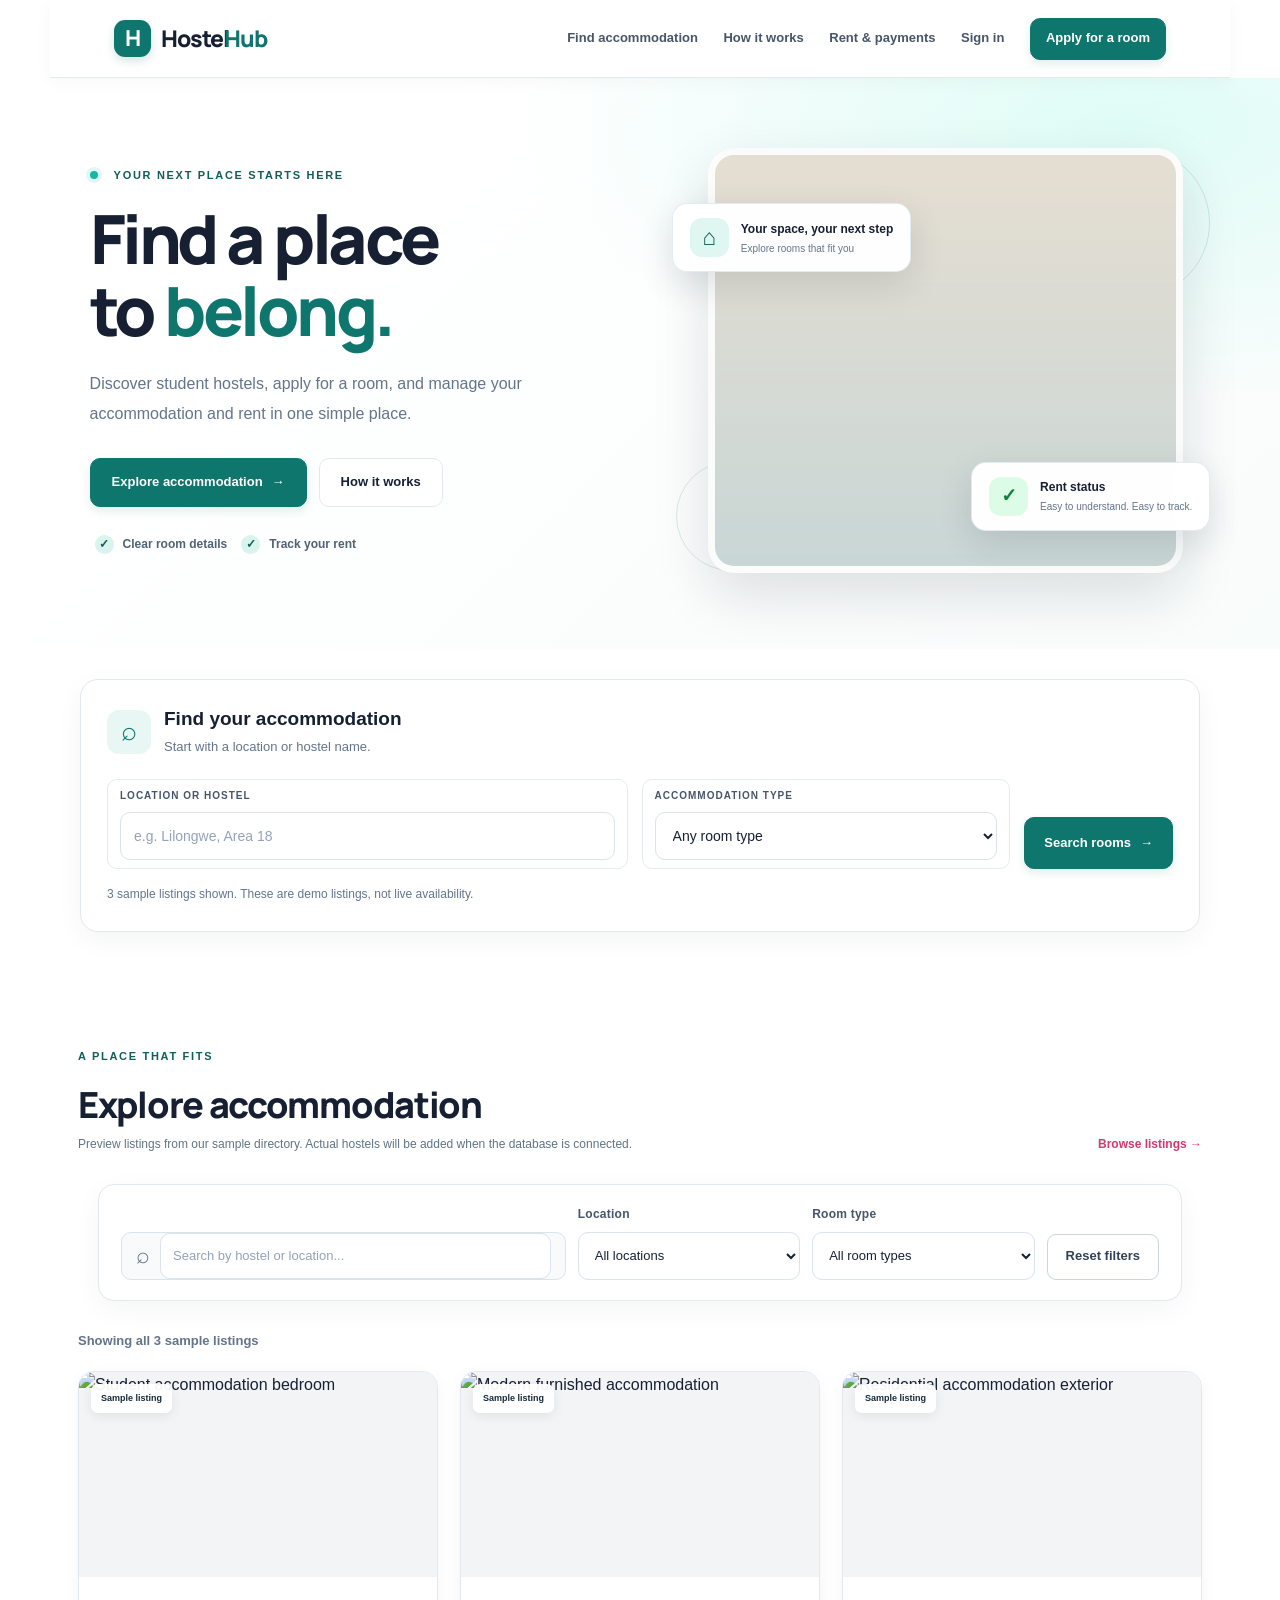
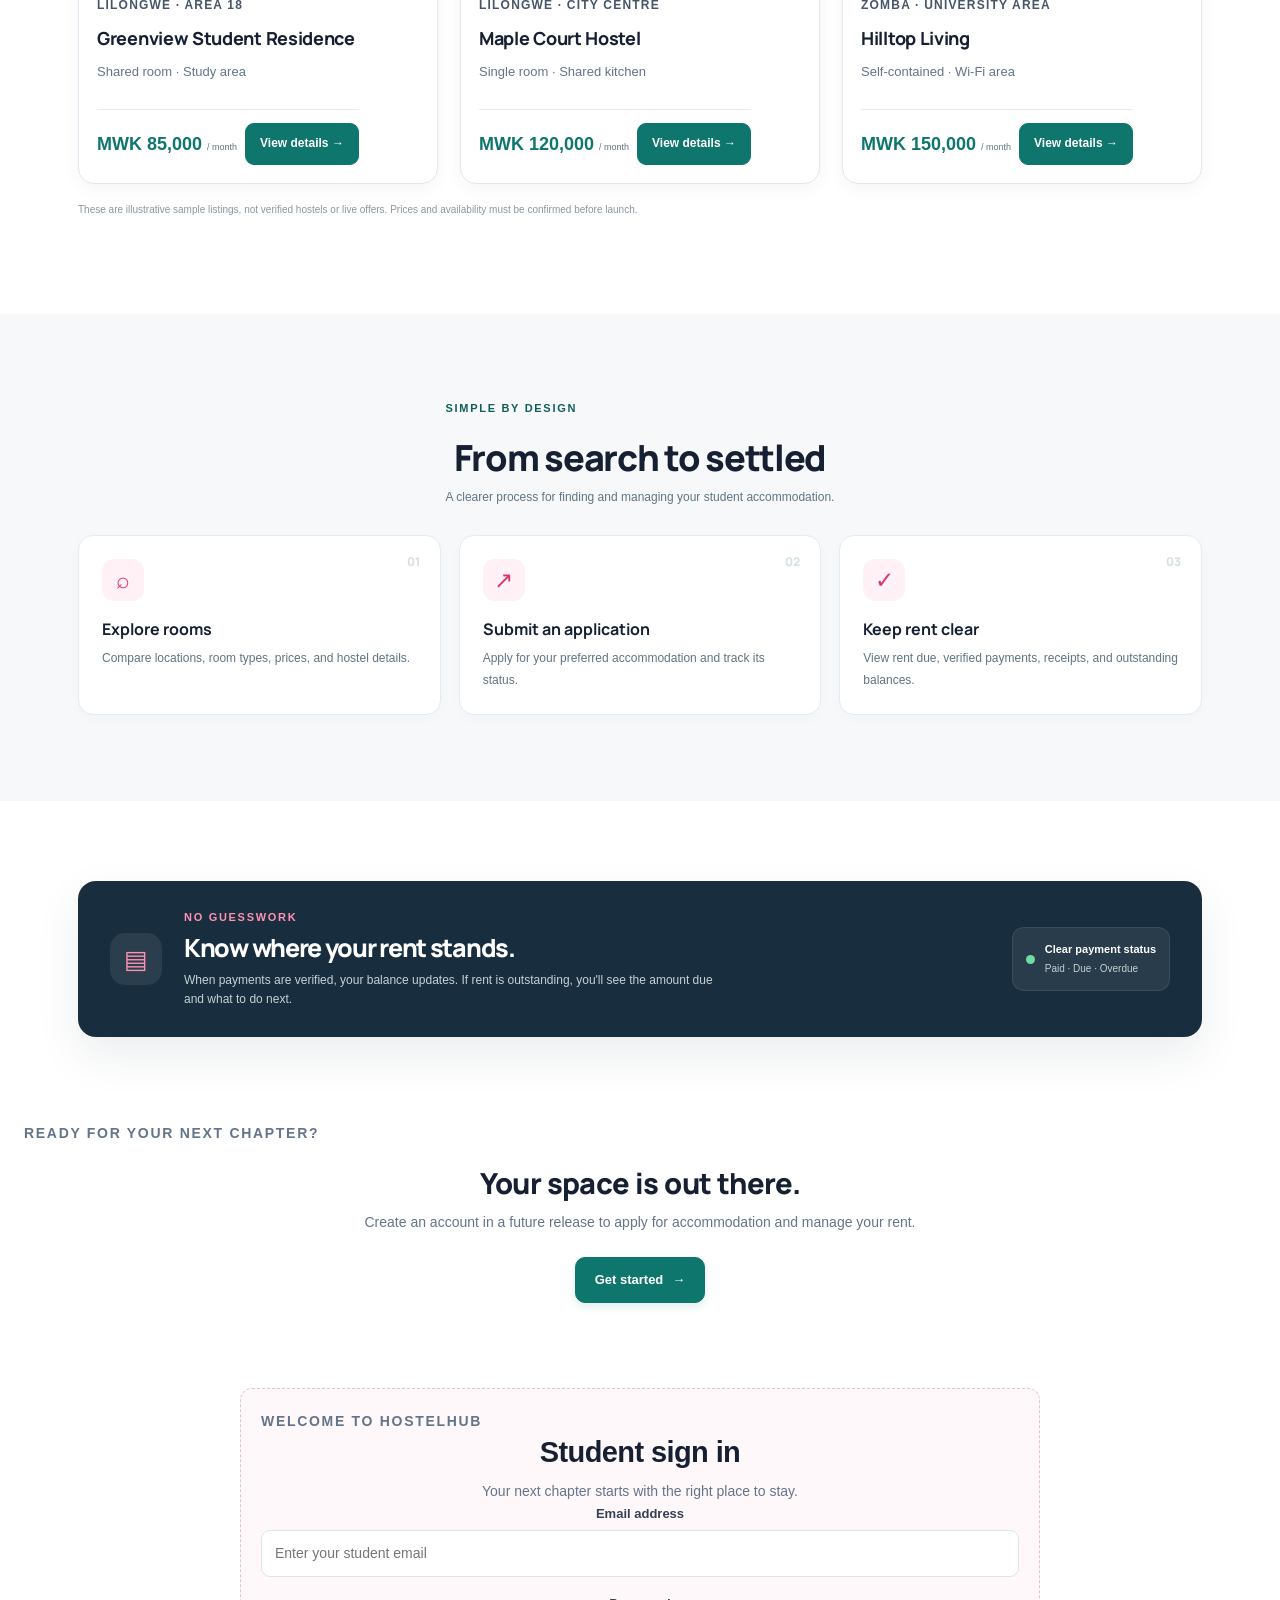
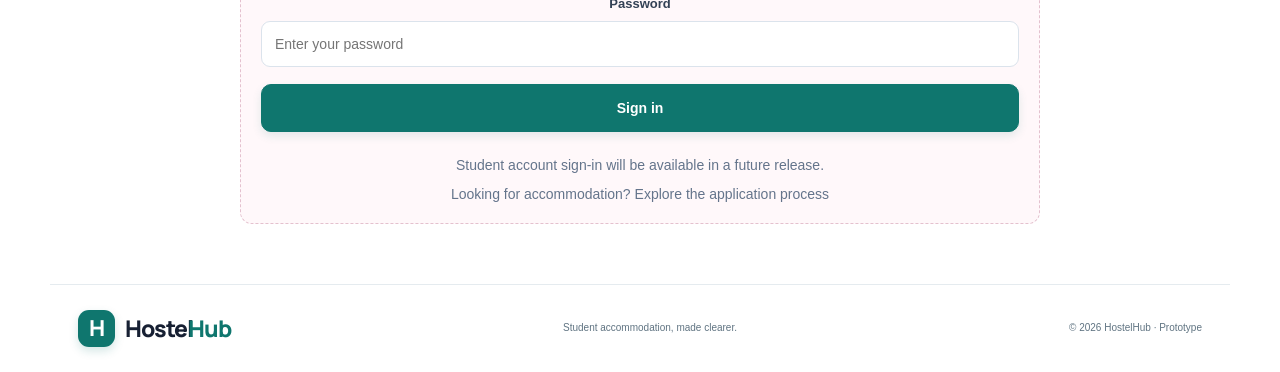
==== index.html @ ea7161ed "Update index.html" ====
<!DOCTYPE html>
<html lang="en">
<head>
  <meta charset="UTF-8">
  <meta name="viewport" content="width=device-width, initial-scale=1.0">
  <meta name="description" content="Find student accommodation, apply for a room, and keep track of rent payments.">
  <title>HostelHub | Find Your Space</title>
  <link rel="stylesheet" href="css/style.css">
</head>
<body>
  <header class="site-header">
    <a class="brand" href="#" aria-label="HostelHub home"><span class="brand-mark">H</span> Hostel<span>Hub</span></a>
    <button class="menu-toggle" id="menu-toggle" aria-label="Open navigation" aria-expanded="false">☰</button>
    <nav class="main-nav" id="main-nav">
      <a href="#hostels">Find accommodation</a>
      <a href="#how-it-works">How it works</a>
      <a href="#rent">Rent & payments</a>
      <a class="nav-login" href="#sign-in">Sign in</a>
      <a class="button button-primary nav-apply" href="#apply">Apply for a room</a>
    </nav>
  </header>

  <main>
    <section class="hero">
      <div class="hero-copy">
        <p class="eyebrow"><span class="eyebrow-dot"></span> YOUR NEXT PLACE STARTS HERE</p>
        <h1>Find a place<br>to <span>belong.</span></h1>
        <p class="hero-description">Discover student hostels, apply for a room, and manage your accommodation and rent in one simple place.</p>
        <div class="hero-actions">
          <a class="button button-primary" href="#hostels">Explore accommodation <span aria-hidden="true">→</span></a>
          <a class="button button-quiet" href="#how-it-works">How it works</a>
        </div>
        <div class="hero-trust"><span class="trust-icon">✓</span> Clear room details <span class="trust-icon">✓</span> Track your rent</div>
      </div>
      <div class="hero-visual">
        <div class="visual-orbit orbit-one"></div><div class="visual-orbit orbit-two"></div>
        <div class="hero-photo" role="img" aria-label="Bright, comfortable student accommodation room"></div>
        <div class="floating-card room-card"><span class="mini-icon">⌂</span><div><strong>Your space, your next step</strong><small>Explore rooms that fit you</small></div></div>
        <div class="floating-card payment-card"><span class="payment-check">✓</span><div><strong>Rent status</strong><small>Easy to understand. Easy to track.</small></div></div>
      </div>
    </section>

    <section class="search-panel" id="hostels">
      <div class="search-heading"><span class="search-symbol">⌕</span><div><strong>Find your accommodation</strong><p>Start with a location or hostel name.</p></div></div>
      <form class="search-form" id="hostel-search">
        <label class="search-field"><span>LOCATION OR HOSTEL</span><input id="search-query" type="search" placeholder="e.g. Lilongwe, Area 18"></label>
        <label class="search-field"><span>ACCOMMODATION TYPE</span><select id="room-type"><option value="all">Any room type</option><option>Single room</option><option>Shared room</option><option>Self-contained</option></select></label>
        <button class="button button-primary search-button" type="submit">Search rooms <span aria-hidden="true">→</span></button>
      </form>
      <p class="search-note" id="search-note" aria-live="polite">Demo listings are shown below. Live availability will be connected in a later step.</p>
    </section>

    <section class="section hostels-section">
      <div class="section-heading">
        <div><p class="eyebrow">A PLACE THAT FITS</p><h2>Explore accommodation</h2><p class="section-description">Preview listings from our sample directory. Actual hostels will be added when the database is connected.</p></div>
        <a class="text-link" href="#hostels">Browse listings <span aria-hidden="true">→</span></a>
      </div>
      
<div class="hostel-search-panel">
  <div class="hostel-search-input">
    <span aria-hidden="true">⌕</span>
    <input
      type="search"
      id="hostel-search-input"
      placeholder="Search by hostel or location..."
      aria-label="Search hostels by name or location"
    >
  </div>

  <div class="hostel-filter">
    <label for="hostel-location-filter">Location</label>
    <select id="hostel-location-filter">
      <option value="">All locations</option>
      <option value="lilongwe">Lilongwe</option>
      <option value="area 18">Area 18</option>
      <option value="city centre">City Centre</option>
      <option value="zomba">Zomba</option>
      <option value="university area">University Area</option>
    </select>
  </div>

  <div class="hostel-filter">
    <label for="hostel-type-filter">Room type</label>
    <select id="hostel-type-filter">
      <option value="">All room types</option>
      <option value="shared room">Shared room</option>
      <option value="single room">Single room</option>
      <option value="self-contained">Self-contained</option>
    </select>
  </div>

  <button type="button" id="hostel-reset-filters" class="hostel-reset">
    Reset filters
  </button>
</div>

<p id="hostel-results-count" class="hostel-results-count"
   aria-live="polite">Showing all sample listings</p>

      <div class="hostel-grid" id="hostel-grid">
        <article class="hostel-card" data-location="lilongwe area 18" data-type="Shared room">
         
<div class="hostel-image hostel-image-one">
  <img
    src="https://images.unsplash.com/photo-1555854877-bab0e564b8d5?auto=format&fit=crop&w=900&q=80"
    alt="Student accommodation bedroom"
    loading="lazy"
  >
  <span class="image-tag">Sample listing</span>
  <span class="image-emoji">⌂</span>
</div>

          <div class="hostel-content"><p class="hostel-location">LILONGWE · AREA 18</p><h3>Greenview Student Residence</h3><p class="hostel-meta">Shared room · Study area</p><div class="hostel-bottom"><p class="price">MWK 85,000 <small>/ month</small></p><button class="small-link apply-demo" data-hostel="Greenview Student Residence">View details →</button></div></div>
        </article>
        <article class="hostel-card" data-location="lilongwe city centre" data-type="Single room">
         
<div class="hostel-image hostel-image-two">
  <img
    src="https://images.unsplash.com/photo-1522708323590-d24dbb6b0267?auto=format&fit=crop&w=900&q=80"
    alt="Modern furnished accommodation"
    loading="lazy"
  >
  <span class="image-tag">Sample listing</span>
  <span class="image-emoji">⌂</span>
</div>

          <div class="hostel-content"><p class="hostel-location">LILONGWE · CITY CENTRE</p><h3>Maple Court Hostel</h3><p class="hostel-meta">Single room · Shared kitchen</p><div class="hostel-bottom"><p class="price">MWK 120,000 <small>/ month</small></p><button class="small-link apply-demo" data-hostel="Maple Court Hostel">View details →</button></div></div>
        </article>
        <article class="hostel-card" data-location="zomba university area" data-type="Self-contained">
          
<div class="hostel-image hostel-image-three">
  <img
    src="https://images.unsplash.com/photo-1564013799919-ab600027ffc6?auto=format&fit=crop&w=900&q=80"
    alt="Residential accommodation exterior"
    loading="lazy"
  >
  <span class="image-tag">Sample listing</span>
  <span class="image-emoji">⌂</span>
</div>

          <div class="hostel-content"><p class="hostel-location">ZOMBA · UNIVERSITY AREA</p><h3>Hilltop Living</h3><p class="hostel-meta">Self-contained · Wi-Fi area</p><div class="hostel-bottom"><p class="price">MWK 150,000 <small>/ month</small></p><button class="small-link apply-demo" data-hostel="Hilltop Living">View details →</button></div></div>
        </article>
      </div>
      <p class="demo-disclaimer">These are illustrative sample listings, not verified hostels or live offers. Prices and availability must be confirmed before launch.</p>
      <div class="empty-state" id="empty-state" hidden>No sample listings match that search. Try another location or room type.</div>
    </section>

    <section class="how-section section" id="how-it-works">
      <div class="section-heading centered-heading"><div><p class="eyebrow">SIMPLE BY DESIGN</p><h2>From search to settled</h2><p class="section-description">A clearer process for finding and managing your student accommodation.</p></div></div>
      <div class="steps-grid">
        <article class="step-card"><span class="step-number">01</span><div class="step-icon">⌕</div><h3>Explore rooms</h3><p>Compare locations, room types, prices, and hostel details.</p></article>
        <article class="step-card"><span class="step-number">02</span><div class="step-icon">↗</div><h3>Submit an application</h3><p>Apply for your preferred accommodation and track its status.</p></article>
        <article class="step-card"><span class="step-number">03</span><div class="step-icon">✓</div><h3>Keep rent clear</h3><p>View rent due, verified payments, receipts, and outstanding balances.</p></article>
      </div>
    </section>

    <section class="rent-banner" id="rent">
      <div class="rent-icon">▤</div><div class="rent-copy"><p class="eyebrow">NO GUESSWORK</p><h2>Know where your rent stands.</h2><p>When payments are verified, your balance updates. If rent is outstanding, you'll see the amount due and what to do next.</p></div><div class="rent-status"><span class="status-dot"></span><div><strong>Clear payment status</strong><small>Paid · Due · Overdue</small></div></div>
    </section>

    <section class="cta-section" id="apply">
      <p class="eyebrow">READY FOR YOUR NEXT CHAPTER?</p><h2>Your space is out there.</h2><p>Create an account in a future release to apply for accommodation and manage your rent.</p><a class="button button-primary" href="#sign-in">Get started <span aria-hidden="true">→</span></a>
    </section>

       <section class="signin-note" id="sign-in">
      <div class="signin-content">
        <p class="eyebrow">WELCOME TO HOSTELHUB</p>
        <h2>Student sign in</h2>
        <p class="signin-description">
          Your next chapter starts with the right place to stay.
        </p>

        <form class="signin-form" id="signin-form">
          <div class="form-group">
            <label for="signin-email">Email address</label>
            <input
              type="email"
              id="signin-email"
              name="email"
              placeholder="Enter your student email"
              autocomplete="email"
              required
            >
          </div>

          <div class="form-group">
            <label for="signin-password">Password</label>
            <input
              type="password"
              id="signin-password"
              name="password"
              placeholder="Enter your password"
              autocomplete="current-password"
              required
            >
          </div>

          <button type="submit" class="button button-primary signin-button">
            Sign in
          </button>

          <p class="signin-feedback" id="signin-feedback" role="status">
            Student account sign-in will be available in a future release.
          </p>
        </form>

        <div class="signin-divider"></div>

        <p class="application-prompt">
          Looking for accommodation?
          <a href="#apply">Explore the application process</a>
        </p>
      </div>
    </section>
  </main>

  <footer class="site-footer"><a class="brand footer-brand" href="#"><span class="brand-mark">H</span> Hostel<span>Hub</span></a><p>Student accommodation, made clearer.</p><small>© <span id="year"></span> HostelHub · Prototype</small></footer>
  <dialog id="listing-dialog" class="listing-dialog"><button class="dialog-close" id="dialog-close" aria-label="Close dialog">×</button><p class="eyebrow">SAMPLE LISTING</p><h2 id="dialog-title">Hostel details</h2><p>This is a demonstration listing. Live room availability, applications, accounts, and payments will be added in later steps.</p><button class="button button-primary" id="dialog-ok">Got it</button></dialog>
  <script src="js/app.js"></script>
</body>
</html>
---- css/style.css ----
@import url('https://fonts.googleapis.com/css2?family=DM+Sans:wght@400;500;600;700&family=Manrope:wght@400;500;600;700;800&display=swap');
:root{--ink:#172b3a;--muted:#667784;--pink:#e84378;--pink-dark:#cf2f66;--pink-soft:#fff0f5;--line:#e7edf0;--surface:#f7f9fa;--green:#25855b;--radius:20px}
*{box-sizing:border-box}html{scroll-behavior:smooth}body{margin:0;background:#fff;color:var(--ink);font-family:'DM Sans',sans-serif;line-height:1.55}a{color:inherit;text-decoration:none}button,input,select{font:inherit}.site-header{max-width:1180px;margin:auto;padding:20px 28px;display:flex;align-items:center;justify-content:space-between;gap:24px}.brand{display:inline-flex;align-items:center;gap:7px;font-family:Manrope,sans-serif;font-size:21px;font-weight:800;letter-spacing:-.8px;white-space:nowrap}.brand>span:last-child{color:var(--pink);margin-left:-7px}.brand-mark{width:31px;height:31px;border-radius:10px;background:var(--pink);color:white;display:grid;place-items:center;font-size:17px}.main-nav{display:flex;align-items:center;gap:25px;font-size:13px;font-weight:600;color:#4c5d68}.main-nav>a:not(.button):hover,.text-link:hover,.small-link:hover{color:var(--pink)}.button{display:inline-flex;justify-content:center;align-items:center;gap:12px;border:0;border-radius:11px;padding:13px 18px;font-size:13px;font-weight:700;cursor:pointer;transition:transform .2s,background .2s}.button:hover{transform:translateY(-2px)}.button-primary{background:var(--pink);color:white;box-shadow:0 8px 20px #e843782b}.button-primary:hover{background:var(--pink-dark)}.button-quiet{background:#fff;color:var(--ink);border:1px solid var(--line)}.nav-apply{padding:10px 14px}.menu-toggle{display:none;background:white;border:1px solid var(--line);border-radius:9px;padding:8px 11px;font-size:19px}.hero{max-width:1180px;margin:0 auto;padding:62px 28px 86px;display:grid;grid-template-columns:1fr 1fr;align-items:center;gap:56px;overflow:hidden}.eyebrow{font-size:10px;letter-spacing:1.8px;font-weight:800;color:var(--pink);margin:0 0 15px}.eyebrow-dot{display:inline-block;width:7px;height:7px;background:var(--pink);border-radius:50%;margin-right:7px}.hero h1{font:800 clamp(46px,5.2vw,70px)/1.06 Manrope,sans-serif;letter-spacing:-3.8px;margin:0 0 20px}.hero h1 span{color:var(--pink)}.hero-description{font-size:16px;color:var(--muted);max-width:470px;line-height:1.8;margin:0}.hero-actions{display:flex;flex-wrap:wrap;gap:12px;margin-top:29px}.hero-trust{display:flex;align-items:center;gap:9px;font-size:11px;color:#667784;margin-top:27px}.trust-icon{display:grid;place-items:center;width:17px;height:17px;border-radius:50%;background:#e7f7ee;color:var(--green);font-weight:800}.hero-visual{position:relative;min-height:410px;display:grid;place-items:center}.hero-photo{width:82%;height:370px;border-radius:48% 48% 24px 24px;background:linear-gradient(180deg,#e7d6c5aa,#243d4a22),url('https://images.unsplash.com/photo-1611892440504-42a792e24d32?auto=format&fit=crop&w=1000&q=85') center/cover;position:relative;z-index:1;box-shadow:0 24px 55px #263f501a}.visual-orbit{position:absolute;border:1px solid #f6b5cb;border-radius:50%;width:420px;height:420px}.orbit-two{width:490px;height:490px;border-color:#f7e0e8}.floating-card{position:absolute;z-index:2;background:white;box-shadow:0 12px 35px #263f501c;border:1px solid #ffffff;border-radius:14px;padding:13px;display:flex;align-items:center;gap:10px}.floating-card strong,.floating-card small{display:block}.floating-card strong{font-size:11px}.floating-card small{font-size:9px;color:var(--muted);margin-top:3px}.room-card{left:-2px;top:83px}.payment-card{right:-3px;bottom:57px}.mini-icon,.payment-check{width:32px;height:32px;display:grid;place-items:center;border-radius:10px;background:var(--pink-soft);color:var(--pink);font-size:20px}.payment-check{background:#e7f7ee;color:var(--green);font-weight:800}.search-panel{max-width:1124px;margin:-22px auto 0;position:relative;z-index:3;background:white;border:1px solid var(--line);box-shadow:0 17px 50px #253d4d0b;border-radius:18px;padding:22px 25px}.search-heading{display:flex;gap:12px;align-items:center;margin-bottom:17px}.search-symbol{font-size:25px;color:var(--pink)}.search-heading strong{font-size:14px}.search-heading p{font-size:11px;color:var(--muted);margin:2px 0 0}.search-form{display:grid;grid-template-columns:1.2fr 1fr auto;gap:12px;align-items:end}.search-field{display:flex;flex-direction:column;gap:6px;border:1px solid var(--line);border-radius:10px;padding:8px 12px}.search-field span{font-size:9px;letter-spacing:1px;font-weight:800;color:#74838d}.search-field input,.search-field select{width:100%;border:0;outline:0;background:white;color:var(--ink);font-size:12px;padding:2px 0}.search-button{height:52px}.search-note{font-size:10px;color:#89969e;margin:10px 0 0}.section{max-width:1180px;margin:auto;padding:86px 28px}.section-heading{display:flex;align-items:end;justify-content:space-between;gap:24px;margin-bottom:28px}.section-heading h2,.rent-copy h2,.cta-section h2{font:800 clamp(27px,3vw,36px)/1.2 Manrope,sans-serif;letter-spacing:-1.3px;margin:0 0 9px}.section-description{font-size:12px;color:var(--muted);margin:0;max-width:600px}.text-link,.small-link{font-size:12px;font-weight:700;color:var(--pink);white-space:nowrap}.hostel-grid{display:grid;grid-template-columns:repeat(3,minmax(0,1fr));gap:20px}.hostel-card{border:1px solid var(--line);border-radius:16px;overflow:hidden;transition:transform .2s,box-shadow .2s;background:white}.hostel-card:hover{transform:translateY(-4px);box-shadow:0 15px 35px #203a4a12}.hostel-image{height:170px;position:relative;display:flex;align-items:center;justify-content:center;overflow:hidden}.hostel-image-one{background:linear-gradient(140deg,#c2d9cb,#eef0e4)}.hostel-image-two{background:linear-gradient(140deg,#e5d4c8,#f3e9de)}.hostel-image-three{background:linear-gradient(140deg,#d2d6e7,#edf0f5)}.hostel-image:before,.hostel-image:after{content:"";position:absolute;background:#ffffff73;border:1px solid #ffffff9c;border-radius:4px}.hostel-image:before{width:38%;height:63%;left:12%;top:19%;box-shadow:inset 0 0 0 7px #ffffff35}.hostel-image:after{width:24%;height:47%;right:12%;top:28%;background:#6f8c7c44}.hostel-image-two:after{background:#ad8e7944}.hostel-image-three:after{background:#7785ae44}.image-tag{position:absolute;top:12px;left:12px;z-index:1;background:#ffffffdb;padding:5px 8px;border-radius:6px;font-size:9px;font-weight:700}.image-emoji{z-index:1;color:#ffffffd9;font-size:44px;text-shadow:0 2px 12px #31455244}.hostel-content{padding:17px}.hostel-location{font-size:9px;font-weight:800;letter-spacing:1.2px;color:var(--pink);margin:0 0 7px}.hostel-content h3{font:700 16px Manrope,sans-serif;margin:0 0 5px;letter-spacing:-.3px}.hostel-meta{font-size:11px;color:var(--muted);margin:0}.hostel-bottom{border-top:1px solid var(--line);margin-top:16px;padding-top:13px;display:flex;align-items:center;justify-content:space-between;gap:8px}.price{font-size:13px;font-weight:800;margin:0}.price small{font-size:9px;color:var(--muted);font-weight:500}.small-link{border:0;background:transparent;padding:4px 0;cursor:pointer}.demo-disclaimer{font-size:10px;color:#8a969e;margin-top:18px}.empty-state{padding:30px;text-align:center;background:var(--surface);border-radius:12px;color:var(--muted);font-size:13px}.how-section{background:var(--surface);max-width:none;padding-left:max(28px,calc((100% - 1124px)/2));padding-right:max(28px,calc((100% - 1124px)/2))}.centered-heading{justify-content:center;text-align:center}.centered-heading .section-description{margin:auto}.steps-grid{display:grid;grid-template-columns:repeat(3,1fr);gap:18px}.step-card{background:white;border:1px solid var(--line);border-radius:15px;padding:23px;position:relative}.step-number{position:absolute;right:20px;top:17px;font:800 12px Manrope,sans-serif;color:#d8e0e4}.step-icon{width:42px;height:42px;background:var(--pink-soft);border-radius:12px;display:grid;place-items:center;color:var(--pink);font-size:23px;margin-bottom:17px}.step-card h3{font:700 16px Manrope,sans-serif;margin:0 0 8px}.step-card p{font-size:12px;color:var(--muted);margin:0;line-height:1.8}.rent-banner{max-width:1124px;margin:80px auto 0;padding:28px 32px;border-radius:18px;background:#182e3e;color:white;display:flex;align-items:center;gap:22px}.rent-icon{flex:0 0 52px;height:52px;border-radius:15px;background:#ffffff14;display:grid;place-items:center;font-size:25px;color:#ff91b4}.rent-copy{flex:1}.rent-copy .eyebrow{margin-bottom:7px;color:#ff91b4}.rent-copy h2{font-size:25px;margin-bottom:8px}.rent-copy>p:last-child{font-size:12px;color:#c5d0d7;max-width:550px;margin:0}.rent-status{display:flex;gap:10px;align-items:center;background:#ffffff12;border:1px solid #ffffff17;padding:13px;border-radius:12px;white-space:nowrap}.status-dot{width:9px;height:9px;border-radius:50%;background:#71d9a2}.rent-status strong,.rent-status small{display:block}.rent-status strong{font-size:11px}.rent-status small{font-size:10px;color:#c5d0d7;margin-top:3px}.cta-section{text-align:center;padding:85px 24px}.cta-section h2{font-size:38px}.cta-section>p:not(.eyebrow){font-size:13px;color:var(--muted);margin:0 auto 23px}.signin-note{max-width:800px;margin:0 auto 60px;padding:16px 20px;border:1px dashed #e4c1ce;border-radius:12px;background:#fff8fa;text-align:center}.signin-note strong{font-size:12px}.signin-note p{font-size:11px;color:var(--muted);margin:5px 0 0}.site-footer{border-top:1px solid var(--line);padding:25px 28px;display:flex;align-items:center;justify-content:space-between;gap:20px;max-width:1180px;margin:auto}.footer-brand{font-size:17px}.footer-brand .brand-mark{width:27px;height:27px;font-size:14px}.site-footer p,.site-footer small{font-size:10px;color:var(--muted)}.listing-dialog{border:0;border-radius:18px;padding:30px;max-width:420px;width:calc(100% - 32px);box-shadow:0 25px 80px #172b3a40;color:var(--ink)}.listing-dialog::backdrop{background:#12233088;backdrop-filter:blur(3px)}.listing-dialog h2{font:800 25px Manrope,sans-serif;margin:0 0 12px}.listing-dialog p:not(.eyebrow){font-size:13px;color:var(--muted);line-height:1.8}.dialog-close{position:absolute;right:13px;top:10px;border:0;background:transparent;font-size:25px;cursor:pointer;color:var(--muted)}
@media(max-width:850px){.main-nav{gap:14px}.main-nav>a:not(.button){display:none}.hero{gap:20px;padding-top:48px}.hero-visual{min-height:350px}.hero-photo{height:320px}.visual-orbit{width:340px;height:340px}.orbit-two{width:400px;height:400px}.room-card{left:-4px}.payment-card{right:-3px}.search-panel{margin-left:20px;margin-right:20px}.rent-banner{margin-left:20px;margin-right:20px}.rent-status{display:none}}
@media(max-width:620px){.site-header{padding:15px 18px}.menu-toggle{display:block}.main-nav{display:none;position:absolute;z-index:10;left:14px;right:14px;top:63px;padding:17px;background:white;border:1px solid var(--line);border-radius:14px;box-shadow:0 16px 40px #172b3a1c;align-items:stretch;flex-direction:column;gap:12px}.main-nav.open{display:flex}.main-nav>a:not(.button){display:block;padding:6px 2px}.nav-apply{width:100%}.hero{grid-template-columns:1fr;padding:43px 21px 60px;gap:10px}.hero h1{font-size:51px;letter-spacing:-2.7px}.hero-description{font-size:14px}.hero-visual{min-height:320px;margin-top:12px}.hero-photo{width:76%;height:290px}.visual-orbit{width:300px;height:300px}.orbit-two{width:350px;height:350px}.room-card{left:0;top:60px}.payment-card{right:0;bottom:27px}.floating-card{padding:10px}.floating-card strong{font-size:10px}.floating-card small{font-size:8px}.search-panel{padding:19px;margin:-15px 14px 0}.search-form{grid-template-columns:1fr;gap:9px}.search-button{height:45px}.section{padding:65px 20px}.section-heading{align-items:start;flex-direction:column;gap:12px}.section-heading h2{font-size:29px}.hostel-grid{grid-template-columns:1fr;gap:15px}.hostel-image{height:190px}.hostel-content{padding:16px}.how-section{padding-left:20px;padding-right:20px}.steps-grid{grid-template-columns:1fr;gap:12px}.step-card{padding:20px}.rent-banner{margin:25px 14px 0;padding:23px 20px;align-items:flex-start;gap:13px}.rent-icon{flex-basis:42px;height:42px}.rent-copy h2{font-size:22px}.rent-copy>p:last-child{font-size:11px}.cta-section{padding:68px 20px}.cta-section h2{font-size:31px}.site-footer{padding:22px 18px;flex-wrap:wrap}.site-footer p{order:3;flex-basis:100%;margin:0}.signin-note{margin:0 14px 45px}.price{font-size:12px}}

/* HOSTELHUB DESIGN POLISH — safe overrides, keeping existing HTML and JavaScript */
:root {
  --ink: #152b3b;
  --muted: #607482;
  --pink: #d93670;
  --pink-dark: #bd245b;
  --pink-soft: #fff1f6;
  --line: #e5ebef;
  --surface: #f6f8fa;
  --green: #23845b;
  --radius: 18px;
}
body {
  color: var(--ink);
  -webkit-font-smoothing: antialiased;
  text-rendering: optimizeLegibility;
}
.site-header { min-height: 78px; }
.brand { letter-spacing: -0.9px; }
.brand-mark { box-shadow: 0 6px 16px #d9367033; }
.main-nav a:focus-visible,
.button:focus-visible,
.menu-toggle:focus-visible,
.search-field input:focus-visible,
.search-field select:focus-visible,
.small-link:focus-visible {
  outline: 3px solid #d9367066;
  outline-offset: 3px;
}
.button { min-height: 44px; }
.button-primary { background: linear-gradient(135deg, #e4477e, #d12e68); }
.button-primary:hover { background: linear-gradient(135deg, #d93670, #bd245b); }
.hero { padding-top: 56px; padding-bottom: 76px; }
.hero h1 { line-height: 1.08; }
.hero-description { max-width: 490px; }
.hero-photo {
  background-position: center;
  box-shadow: 0 26px 65px #263f5026;
}
.search-panel { box-shadow: 0 18px 48px #253d4d10; }
.search-field:focus-within {
  border-color: #e9a4bd;
  box-shadow: 0 0 0 3px #e8437812;
}
.hostel-card { box-shadow: 0 3px 14px #203a4a05; }
.hostel-card:hover {
  border-color: #f0c3d2;
  box-shadow: 0 18px 40px #203a4a14;
}
.hostel-image { background-size: cover; }
.hostel-content h3 { line-height: 1.35; }
.step-card { box-shadow: 0 4px 16px #203a4a05; }
.rent-banner { box-shadow: 0 18px 45px #172b3a16; }
.listing-dialog {
  max-height: calc(100vh - 32px);
  overflow-y: auto;
}
button, a, input, select { -webkit-tap-highlight-color: transparent; }
@media (prefers-reduced-motion: reduce) {
  *, *::before, *::after {
    scroll-behavior: auto !important;
    animation-duration: 0.01ms !important;
    animation-iteration-count: 1 !important;
    transition-duration: 0.01ms !important;
  }
}
@media (max-width: 620px) {
  .site-header { min-height: 66px; }
  .hero { padding-top: 35px; padding-bottom: 52px; }
  .hero h1 {
    font-size: clamp(42px, 12vw, 52px);
    letter-spacing: -2.4px;
  }
  .section { padding-top: 56px; padding-bottom: 56px; }
  .hostel-card:hover { transform: none; }
  .button { min-height: 46px; }
}

/* HOSTELHUB — REAL ACCOMMODATION PHOTOS */

.hostel-image {
  height: 205px;
  background-position: center;
  background-size: cover;
  background-repeat: no-repeat;
  isolation: isolate;
}

.hostel-image-one {
  background-image:
    linear-gradient(180deg, #172b3a08, #172b3a35),
    url("https://images.unsplash.com/photo-1611892440504-42a792e24d32?auto=format&fit=crop&w=900&q=85");
}

.hostel-image-two {
  background-image:
    linear-gradient(180deg, #172b3a08, #172b3a35),
    url("https://images.unsplash.com/photo-1560185008-b033106af5c3?auto=format&fit=crop&w=900&q=85");
}

.hostel-image-three {
  background-image:
    linear-gradient(180deg, #172b3a08, #172b3a35),
    url("https://images.unsplash.com/photo-1616486338812-3dadae4b4ace?auto=format&fit=crop&w=900&q=85");
}

/* Remove the decorative shapes used by the old illustrations */
.hostel-image::before,
.hostel-image::after {
  display: none;
}

.hostel-image .image-emoji {
  display: none;
}

/* Keep the sample label readable on each photo */
.hostel-image .image-tag {
  background: rgba(255, 255, 255, 0.94);
  color: #152b3b;
  padding: 7px 10px;
  border-radius: 7px;
  box-shadow: 0 3px 12px rgba(0, 0, 0, 0.08);
}

@media (max-width: 620px) {
  .hostel-image {
    height: 215px;
  }
}

/* HOSTELHUB — REMOVE YELLOW FROM HOSTEL CARDS */

.hostel-image,
.hostel-image-one,
.hostel-image-two,
.hostel-image-three,
.hostel-image-four {
  position: relative;
  overflow: hidden;
  background-color: #f3f4f6 !important;
  background-image: none !important;
  background-position: center;
  background-size: cover;
  background-repeat: no-repeat;
}

/* Remove colored overlays */
.hostel-image::before,
.hostel-image::after,
.hostel-image-one::before,
.hostel-image-one::after,
.hostel-image-two::before,
.hostel-image-two::after,
.hostel-image-three::before,
.hostel-image-three::after,
.hostel-image-four::before,
.hostel-image-four::after {
  background: transparent !important;
  background-image: none !important;
  opacity: 0 !important;
  pointer-events: none;
}

/* HOSTELHUB — PROFESSIONAL HOSTEL IMAGE CARDS */

/* Image container */
.hostel-image {
  position: relative;
  width: 100%;
  height: 210px;
  overflow: hidden;
  background-color: #f3f4f6;
  border-radius: 12px 12px 0 0;
}

/* Support hostel images inside the container */
.hostel-image img,
.hostel-image-one img,
.hostel-image-two img,
.hostel-image-three img,
.hostel-image-four img {
  display: block;
  width: 100%;
  height: 100%;
  object-fit: cover;
  object-position: center;
  transition: transform 0.3s ease;
}

/* Gentle zoom on hover */
.hostel-image:hover img,
.hostel-image-one:hover img,
.hostel-image-two:hover img,
.hostel-image-three:hover img,
.hostel-image-four:hover img {
  transform: scale(1.04);
}

/* Keep hostel cards neat */
.hostel-card {
  overflow: hidden;
  border-radius: 14px;
  background: #ffffff;
  border: 1px solid #e5e7eb;
  box-shadow: 0 3px 12px rgba(0, 0, 0, 0.06);
  transition: box-shadow 0.25s ease,
              transform 0.25s ease;
}

/* Subtle card hover */
.hostel-card:hover {
  transform: translateY(-3px);
  box-shadow: 0 8px 22px rgba(0, 0, 0, 0.10);
}

/* Consistent card content spacing */
.hostel-card .hostel-details {
  padding: 14px;
}

/* Responsive images on phones */
@media (max-width: 600px) {
  .hostel-image {
    height: 190px;
  }

  .hostel-card {
    border-radius: 12px;
  }

  .hostel-card .hostel-details {
    padding: 12px;
  }
}

/* HOSTELHUB — DISPLAY ACTUAL HOSTEL PHOTOS */

.hostel-image {
  position: relative;
  height: 210px;
  overflow: hidden;
  background: #f3f4f6;
}

.hostel-image img {
  display: block;
  width: 100%;
  height: 100%;
  object-fit: cover;
  object-position: center;
}

.hostel-image .image-tag,
.hostel-image .image-emoji {
  position: absolute;
  z-index: 2;
}

.hostel-image .image-tag {
  top: 12px;
  left: 12px;
}

.hostel-image .image-emoji {
  display: none;
}

@media (max-width: 600px) {
  .hostel-image {
    height: 190px;
  }
}

/* HOSTELHUB — PROFESSIONAL HOSTEL CARDS */

.hostel-card {
  background: #ffffff;
  border: 1px solid #e5e7eb;
  border-radius: 14px;
  overflow: hidden;
  box-shadow: 0 4px 14px rgba(15, 23, 42, 0.06);
  transition: transform 0.2s ease, box-shadow 0.2s ease;
}

.hostel-card:hover {
  transform: translateY(-4px);
  box-shadow: 0 10px 24px rgba(15, 23, 42, 0.12);
}

.hostel-image {
  position: relative;
  height: 210px;
  overflow: hidden;
  background-color: #f3f4f6;
  background-image: none !important;
}

.hostel-image img {
  display: block;
  width: 100%;
  height: 100%;
  object-fit: cover;
  object-position: center;
  transition: transform 0.35s ease;
}

.hostel-card:hover .hostel-image img {
  transform: scale(1.04);
}

.hostel-image .image-tag {
  position: absolute;
  top: 12px;
  left: 12px;
  z-index: 2;
}

.hostel-image .image-emoji {
  display: none;
}

.hostel-content {
  padding: 18px;
}

@media (max-width: 600px) {
  .hostel-image {
    height: 190px;
  }

  .hostel-content {
    padding: 15px;
  }

  .hostel-card:hover {
    transform: none;
  }
}

/* HOSTELHUB — SEARCH AND LOCATION FILTERS */

.hostel-search-panel {
  display: grid;
  grid-template-columns: minmax(220px, 2fr) minmax(150px, 1fr) minmax(150px, 1fr) auto;
  gap: 12px;
  align-items: end;
  padding: 16px;
  margin: 22px 0 10px;
  background: #ffffff;
  border: 1px solid #e5e7eb;
  border-radius: 14px;
  box-shadow: 0 4px 14px rgba(15, 23, 42, 0.04);
}

.hostel-search-input {
  display: flex;
  align-items: center;
  gap: 10px;
  min-width: 0;
  padding: 0 12px;
  border: 1px solid #d1d5db;
  border-radius: 9px;
  background: #ffffff;
}

.hostel-search-input span {
  color: #64748b;
  font-size: 23px;
}

.hostel-search-input input {
  width: 100%;
  min-width: 0;
  height: 44px;
  padding: 0;
  border: 0;
  outline: none;
  background: transparent;
  color: #111827;
  font: inherit;
}

.hostel-search-input:focus-within,
.hostel-filter select:focus {
  border-color: #0f766e;
  outline: 2px solid rgba(15, 118, 110, 0.12);
}

.hostel-filter {
  display: flex;
  flex-direction: column;
  gap: 6px;
}

.hostel-filter label {
  color: #374151;
  font-size: 12px;
  font-weight: 600;
}

.hostel-filter select {
  width: 100%;
  height: 46px;
  padding: 0 10px;
  border: 1px solid #d1d5db;
  border-radius: 9px;
  background: #ffffff;
  color: #111827;
  font: inherit;
}

.hostel-reset {
  height: 46px;
  padding: 0 14px;
  border: 1px solid #d1d5db;
  border-radius: 9px;
  background: #f9fafb;
  color: #374151;
  font: inherit;
  font-weight: 600;
  cursor: pointer;
}

.hostel-reset:hover {
  background: #f3f4f6;
}

.hostel-results-count {
  margin: 0 0 16px;
  color: #64748b;
  font-size: 13px;
}

@media (max-width: 760px) {
  .hostel-search-panel {
    grid-template-columns: 1fr 1fr;
    padding: 12px;
    gap: 12px;
  }

  .hostel-search-input {
    grid-column: 1 / -1;
  }

  .hostel-reset {
    width: 100%;
  }
}

@media (max-width: 420px) {
  .hostel-search-panel {
    grid-template-columns: 1fr;
  }

  .hostel-search-input {
    grid-column: auto;
  }
}

/* HOSTELHUB — POLISHED SEARCH PANEL */

.hostel-search-panel {
  display: grid;
  grid-template-columns: minmax(220px, 2fr) minmax(140px, 1fr) minmax(140px, 1fr) auto;
  gap: 12px;
  align-items: end;
  margin: 24px 0 12px;
  padding: 20px;
  background: #ffffff;
  border: 1px solid #e8edf2;
  border-radius: 16px;
  box-shadow: 0 8px 24px rgba(15, 23, 42, 0.045);
}

.hostel-search-input {
  display: flex;
  align-items: center;
  gap: 10px;
  min-width: 0;
  padding: 0 14px;
  background: #f8fafc;
  border: 1px solid #dbe3eb;
  border-radius: 10px;
  transition: border-color 0.2s ease, box-shadow 0.2s ease;
}

.hostel-search-input:focus-within {
  background: #ffffff;
  border-color: #0f766e;
  box-shadow: 0 0 0 3px rgba(15, 118, 110, 0.10);
}

.hostel-search-input span {
  color: #64748b;
  font-size: 23px;
  line-height: 1;
}

.hostel-search-input input {
  width: 100%;
  min-width: 0;
  height: 46px;
  padding: 0;
  border: none;
  outline: none;
  background: transparent;
  color: #172033;
  font: inherit;
  font-size: 14px;
}

.hostel-search-input input::placeholder {
  color: #94a3b8;
}

.hostel-filter {
  display: flex;
  flex-direction: column;
  gap: 7px;
}

.hostel-filter label {
  color: #475569;
  font-size: 12px;
  font-weight: 700;
  letter-spacing: 0.02em;
}

.hostel-filter select {
  width: 100%;
  height: 48px;
  padding: 0 12px;
  border: 1px solid #dbe3eb;
  border-radius: 10px;
  background: #f8fafc;
  color: #1e293b;
  font: inherit;
  font-size: 13px;
  cursor: pointer;
  outline: none;
  transition: border-color 0.2s ease, box-shadow 0.2s ease;
}

.hostel-filter select:focus {
  border-color: #0f766e;
  box-shadow: 0 0 0 3px rgba(15, 118, 110, 0.10);
}

.hostel-reset {
  min-height: 48px;
  padding: 0 16px;
  border: 1px solid #cbd5e1;
  border-radius: 10px;
  background: #ffffff;
  color: #475569;
  font: inherit;
  font-size: 13px;
  font-weight: 700;
  white-space: nowrap;
  cursor: pointer;
  transition: background 0.2s ease, border-color 0.2s ease;
}

.hostel-reset:hover {
  background: #f1f5f9;
  border-color: #94a3b8;
}

.hostel-results-count {
  margin: 0 0 20px;
  color: #64748b;
  font-size: 13px;
}

/* TABLET */
@media (max-width: 850px) {
  .hostel-search-panel {
    grid-template-columns: 1fr 1fr;
    padding: 16px;
  }

  .hostel-search-input {
    grid-column: 1 / -1;
  }

  .hostel-reset {
    width: 100%;
  }
}

/* MOBILE */
@media (max-width: 480px) {
  .hostel-search-panel {
    grid-template-columns: 1fr;
    gap: 14px;
    margin-top: 18px;
    padding: 14px;
    border-radius: 13px;
  }

  .hostel-search-input {
    grid-column: auto;
  }

  .hostel-search-input input {
    height: 44px;
    font-size: 14px;
  }

  .hostel-filter select,
  .hostel-reset {
    height: 46px;
    min-height: 46px;
  }
}

/* =========================================
   HOSTELHUB — PROFESSIONAL HEADER & HERO
   ========================================= */

:root {
  --hh-primary: #0f766e;
  --hh-primary-dark: #115e59;
  --hh-ink: #172033;
  --hh-muted: #64748b;
  --hh-border: #e2e8f0;
  --hh-surface: #ffffff;
  --hh-soft: #f0fdfa;
}

/* GLOBAL TYPOGRAPHY */
body {
  color: var(--hh-ink);
  font-family: Inter, "Segoe UI", Arial, sans-serif;
  line-height: 1.6;
  -webkit-font-smoothing: antialiased;
}

h1, h2, h3, p {
  overflow-wrap: break-word;
}

a {
  -webkit-tap-highlight-color: transparent;
}

/* HEADER */
.site-header {
  position: sticky;
  top: 0;
  z-index: 100;
  display: flex;
  align-items: center;
  justify-content: space-between;
  gap: 28px;
  width: 100%;
  padding: 15px clamp(20px, 5vw, 76px);
  background: rgba(255, 255, 255, 0.96);
  border-bottom: 1px solid rgba(226, 232, 240, 0.9);
  box-shadow: 0 3px 18px rgba(15, 23, 42, 0.035);
  backdrop-filter: blur(14px);
}

/* BRAND */
.brand {
  display: inline-flex;
  align-items: center;
  gap: 2px;
  flex-shrink: 0;
  color: var(--hh-ink);
  font-size: 23px;
  font-weight: 800;
  letter-spacing: -1px;
  text-decoration: none;
}

.brand > span:last-child {
  color: var(--hh-primary);
}

.brand .brand-mark {
  display: inline-flex;
  align-items: center;
  justify-content: center;
  width: 37px;
  height: 37px;
  margin-right: 8px;
  border-radius: 11px;
  background: var(--hh-primary);
  color: #ffffff;
  font-size: 22px;
  font-weight: 800;
  letter-spacing: 0;
  box-shadow: 0 4px 10px rgba(15, 118, 110, 0.18);
}

/* DESKTOP NAVIGATION */
.main-nav {
  display: flex;
  align-items: center;
  justify-content: flex-end;
  gap: clamp(14px, 2vw, 28px);
}

.main-nav > a:not(.button) {
  position: relative;
  padding: 9px 0;
  color: #475569;
  font-size: 13px;
  font-weight: 600;
  text-decoration: none;
  transition: color 0.2s ease;
}

.main-nav > a:not(.button):hover {
  color: var(--hh-primary);
}

.main-nav > a:not(.button)::after {
  position: absolute;
  right: 0;
  bottom: 3px;
  left: 0;
  height: 2px;
  border-radius: 2px;
  background: var(--hh-primary);
  content: "";
  transform: scaleX(0);
  transform-origin: left;
  transition: transform 0.2s ease;
}

.main-nav > a:not(.button):hover::after {
  transform: scaleX(1);
}

/* BUTTONS — KEEP EXISTING LINKS AND TARGETS */
.button {
  display: inline-flex;
  align-items: center;
  justify-content: center;
  gap: 9px;
  min-height: 46px;
  padding: 0 19px;
  border: 1px solid transparent;
  border-radius: 10px;
  font: inherit;
  font-size: 13px;
  font-weight: 700;
  line-height: 1.3;
  text-align: center;
  text-decoration: none;
  cursor: pointer;
  transition:
    background 0.2s ease,
    border-color 0.2s ease,
    box-shadow 0.2s ease,
    transform 0.2s ease;
}

.button-primary {
  background: var(--hh-primary);
  border-color: var(--hh-primary);
  color: #ffffff;
  box-shadow: 0 4px 10px rgba(15, 118, 110, 0.12);
}

.button-primary:hover {
  background: var(--hh-primary-dark);
  border-color: var(--hh-primary-dark);
  color: #ffffff;
  box-shadow: 0 6px 16px rgba(15, 118, 110, 0.19);
  transform: translateY(-1px);
}

.button-quiet {
  background: #ffffff;
  border-color: var(--hh-border);
  color: var(--hh-ink);
}

.button-quiet:hover {
  background: var(--hh-soft);
  border-color: #99c9c2;
  color: var(--hh-primary-dark);
}

.button:focus-visible,
.main-nav a:focus-visible,
.brand:focus-visible,
.menu-toggle:focus-visible {
  outline: 3px solid rgba(15, 118, 110, 0.35);
  outline-offset: 4px;
}

.nav-apply {
  min-height: 42px;
  padding: 0 15px;
  white-space: nowrap;
}

/* MOBILE MENU TOGGLE */
.menu-toggle {
  display: none;
  align-items: center;
  justify-content: center;
  width: 42px;
  height: 42px;
  border: 1px solid var(--hh-border);
  border-radius: 10px;
  background: #ffffff;
  color: var(--hh-ink);
  font-size: 23px;
  cursor: pointer;
}

/* HERO LAYOUT */
.hero {
  position: relative;
  display: grid;
  grid-template-columns: minmax(0, 1fr) minmax(0, 0.92fr);
  align-items: center;
  gap: clamp(36px, 6vw, 88px);
  max-width: 1440px;
  min-height: 550px;
  margin: 0 auto;
  padding: 70px clamp(24px, 7vw, 100px) 76px;
  overflow: hidden;
  background:
    radial-gradient(ellipse at 88% 8%, rgba(204, 251, 241, 0.6), transparent 38%),
    linear-gradient(135deg, #ffffff 25%, #f8fcfb 100%);
}

.hero-copy {
  position: relative;
  z-index: 2;
  max-width: 570px;
}

.eyebrow {
  display: flex;
  align-items: center;
  gap: 9px;
  margin: 0 0 19px;
  color: var(--hh-primary-dark);
  font-size: 11px;
  font-weight: 800;
  letter-spacing: 1.7px;
  line-height: 1.5;
}

.eyebrow-dot {
  display: inline-block;
  width: 8px;
  height: 8px;
  flex-shrink: 0;
  border-radius: 50%;
  background: #14b8a6;
  box-shadow: 0 0 0 4px rgba(20, 184, 166, 0.12);
}

.hero h1 {
  margin: 0;
  color: var(--hh-ink);
  font-size: clamp(46px, 5.3vw, 72px);
  font-weight: 800;
  letter-spacing: -3.5px;
  line-height: 1.06;
}

.hero h1 span {
  color: var(--hh-primary);
}

.hero-description {
  max-width: 470px;
  margin: 23px 0 28px;
  color: var(--hh-muted);
  font-size: 16px;
  line-height: 1.85;
}

.hero-actions {
  display: flex;
  flex-wrap: wrap;
  align-items: center;
  gap: 12px;
}

.hero-actions .button {
  min-height: 49px;
  padding-right: 21px;
  padding-left: 21px;
}

.hero-trust {
  display: flex;
  flex-wrap: wrap;
  align-items: center;
  gap: 9px;
  margin-top: 28px;
  color: #526174;
  font-size: 12px;
  font-weight: 600;
}

.trust-icon {
  display: inline-flex;
  align-items: center;
  justify-content: center;
  width: 19px;
  height: 19px;
  margin-left: 5px;
  border-radius: 50%;
  background: #d9f4ed;
  color: var(--hh-primary-dark);
  font-size: 12px;
  font-weight: 800;
}

/* HERO IMAGE AREA */
.hero-visual {
  position: relative;
  display: flex;
  align-items: center;
  justify-content: center;
  min-width: 0;
  min-height: 390px;
  isolation: isolate;
}

.hero-photo {
  position: relative;
  z-index: 1;
  width: 100%;
  max-width: 475px;
  height: clamp(310px, 34vw, 425px);
  border: 7px solid rgba(255, 255, 255, 0.9);
  border-radius: 26px;
  background-color: #e2eeeb;
  background-position: center;
  background-size: cover;
  box-shadow: 0 22px 55px rgba(15, 23, 42, 0.13);
}

/* DECORATIVE CIRCLES */
.visual-orbit {
  position: absolute;
  z-index: 0;
  border: 1px solid rgba(15, 118, 110, 0.15);
  border-radius: 50%;
  pointer-events: none;
}

.orbit-one {
  top: 0;
  right: -20px;
  width: 150px;
  height: 150px;
}

.orbit-two {
  bottom: 2px;
  left: -24px;
  width: 110px;
  height: 110px;
}

/* FLOATING INFORMATION CARDS */
.floating-card {
  position: absolute;
  z-index: 2;
  display: flex;
  align-items: center;
  gap: 12px;
  max-width: calc(100% - 10px);
  padding: 14px 17px;
  border: 1px solid rgba(226, 232, 240, 0.9);
  border-radius: 15px;
  background: rgba(255, 255, 255, 0.97);
  box-shadow: 0 12px 35px rgba(15, 23, 42, 0.12);
  backdrop-filter: blur(10px);
}

.room-card {
  top: 13%;
  left: -28px;
}

.payment-card {
  right: -20px;
  bottom: 10%;
}

.floating-card strong {
  display: block;
  color: var(--hh-ink);
  font-size: 12px;
  font-weight: 750;
  line-height: 1.5;
}

.floating-card small {
  display: block;
  margin-top: 3px;
  color: var(--hh-muted);
  font-size: 10px;
  line-height: 1.5;
}

.mini-icon,
.payment-check {
  display: inline-flex;
  align-items: center;
  justify-content: center;
  width: 39px;
  height: 39px;
  flex-shrink: 0;
  border-radius: 12px;
  background: #dff7f0;
  color: var(--hh-primary-dark);
  font-size: 23px;
}

.payment-check {
  background: #dcfce7;
  color: #15803d;
  font-size: 19px;
  font-weight: 800;
}

/* TABLET AND SMALL LAPTOPS */
@media (max-width: 1050px) {
  .site-header {
    gap: 18px;
    padding-right: 24px;
    padding-left: 24px;
  }

  .main-nav {
    gap: 15px;
  }

  .main-nav > a:not(.button) {
    font-size: 12px;
  }

  .hero {
    gap: 35px;
    padding-right: 42px;
    padding-left: 42px;
  }

  .hero h1 {
    font-size: clamp(45px, 5.6vw, 62px);
    letter-spacing: -2.5px;
  }

  .room-card {
    left: -10px;
  }

  .payment-card {
    right: -8px;
  }
}

/* MOBILE NAVIGATION */
@media (max-width: 760px) {
  .site-header {
    position: sticky;
    top: 0;
    padding: 12px 18px;
  }

  .brand {
    font-size: 21px;
  }

  .brand .brand-mark {
    width: 35px;
    height: 35px;
    margin-right: 6px;
    border-radius: 10px;
    font-size: 20px;
  }

  .menu-toggle {
    display: inline-flex;
    flex-shrink: 0;
  }

  .main-nav {
    position: absolute;
    top: calc(100% + 1px);
    right: 0;
    left: 0;
    display: none;
    align-items: stretch;
    gap: 4px;
    padding: 12px 18px 18px;
    border-bottom: 1px solid var(--hh-border);
    background: #ffffff;
    box-shadow: 0 14px 22px rgba(15, 23, 42, 0.08);
  }

  .main-nav.open {
    display: flex;
    flex-direction: column;
  }

  .main-nav > a:not(.button) {
    padding: 12px 10px;
    border-radius: 8px;
    font-size: 14px;
  }

  .main-nav > a:not(.button)::after {
    display: none;
  }

  .main-nav > a:not(.button):hover {
    background: var(--hh-soft);
  }

  .main-nav .nav-apply {
    width: 100%;
    margin-top: 5px;
    padding: 12px;
  }

  /* HERO ON MOBILE */
  .hero {
    grid-template-columns: minmax(0, 1fr);
    gap: 24px;
    min-height: auto;
    padding: 47px 22px 44px;
    background:
      radial-gradient(ellipse at 95% 5%, rgba(204, 251, 241, 0.5), transparent 45%),
      #ffffff;
  }

  .hero-copy {
    max-width: 600px;
  }

  .eyebrow {
    margin-bottom: 15px;
    font-size: 10px;
    letter-spacing: 1.35px;
  }

  .hero h1 {
    font-size: clamp(43px, 10vw, 60px);
    letter-spacing: -2.4px;
    line-height: 1.08;
  }

  .hero-description {
    margin: 17px 0 23px;
    font-size: 14px;
    line-height: 1.8;
  }

  .hero-actions {
    gap: 10px;
  }

  .hero-actions .button {
    min-height: 46px;
    padding-right: 15px;
    padding-left: 15px;
    font-size: 12px;
  }

  .hero-trust {
    gap: 5px;
    margin-top: 21px;
    font-size: 11px;
  }

  .trust-icon {
    margin-left: 2px;
  }

  .hero-visual {
    min-height: 310px;
    margin: 0 9px;
  }

  .hero-photo {
    width: 100%;
    height: clamp(260px, 72vw, 360px);
    border-width: 5px;
    border-radius: 20px;
  }

  .room-card {
    top: 9%;
    left: -9px;
  }

  .payment-card {
    right: -8px;
    bottom: 7%;
  }

  .floating-card {
    gap: 9px;
    padding: 10px 12px;
    border-radius: 12px;
  }

  .floating-card strong {
    font-size: 11px;
  }

  .floating-card small {
    font-size: 9px;
  }

  .mini-icon,
  .payment-check {
    width: 32px;
    height: 32px;
    border-radius: 9px;
    font-size: 18px;
  }
}

/* SMALL PHONES */
@media (max-width: 380px) {
  .site-header {
    padding-right: 13px;
    padding-left: 13px;
  }

  .hero {
    padding-right: 17px;
    padding-left: 17px;
  }

  .hero h1 {
    font-size: 42px;
  }

  .hero-actions {
    align-items: stretch;
  }

  .hero-actions .button {
    padding-right: 12px;
    padding-left: 12px;
    font-size: 11px;
  }

  .hero-visual {
    min-height: 275px;
    margin-right: 4px;
    margin-left: 4px;
  }

  .hero-photo {
    height: 260px;
  }

  .floating-card {
    padding: 9px;
  }

  .floating-card small {
    max-width: 155px;
  }
}

/* RESPECT REDUCED-MOTION PREFERENCES */
@media (prefers-reduced-motion: reduce) {
  .button,
  .main-nav a,
  .hostel-search-input,
  .hostel-filter select {
    transition: none;
  }
}

/* =========================================
   HOSTELHUB — CLEAN SEARCH & FILTERS
   ========================================= */

/* MAIN SEARCH PANEL */
.search-panel,
.hostel-search-panel {
  width: min(1120px, calc(100% - 40px));
  margin: 30px auto;
  padding: 26px;
  border: 1px solid #e2e8f0;
  border-radius: 18px;
  background: #ffffff;
  box-shadow: 0 8px 28px rgba(15, 23, 42, 0.045);
}

/* SEARCH HEADINGS */
.search-heading {
  display: flex;
  align-items: center;
  gap: 13px;
  margin-bottom: 22px;
}

.search-symbol {
  display: flex;
  align-items: center;
  justify-content: center;
  width: 44px;
  height: 44px;
  flex-shrink: 0;
  border-radius: 12px;
  background: #e8f7f4;
  color: #0f766e;
  font-size: 27px;
}

.search-heading strong {
  display: block;
  color: #172033;
  font-size: 19px;
  font-weight: 750;
  line-height: 1.4;
}

.search-heading p {
  margin: 4px 0 0;
  color: #64748b;
  font-size: 13px;
  line-height: 1.6;
}

/* PRIMARY SEARCH FORM */
.search-form {
  display: grid;
  grid-template-columns: minmax(0, 1.2fr) minmax(0, 0.85fr) auto;
  align-items: end;
  gap: 14px;
}

.search-field {
  display: flex;
  flex-direction: column;
  gap: 8px;
  min-width: 0;
}

.search-field > span {
  color: #475569;
  font-size: 10px;
  font-weight: 800;
  letter-spacing: 1px;
}

.search-field input,
.search-field select {
  box-sizing: border-box;
  width: 100%;
  min-width: 0;
  height: 48px;
  padding: 0 13px;
  border: 1px solid #dbe3ec;
  border-radius: 10px;
  outline: none;
  background-color: #ffffff;
  color: #172033;
  font-family: inherit;
  font-size: 14px;
  transition: border-color 0.2s ease, box-shadow 0.2s ease;
}

.search-field input::placeholder {
  color: #94a3b8;
}

.search-field input:focus,
.search-field select:focus {
  border-color: #0f766e;
  box-shadow: 0 0 0 3px rgba(15, 118, 110, 0.12);
}

.search-button {
  min-height: 48px;
  white-space: nowrap;
}

/* SEARCH STATUS / HELPER TEXT */
.search-note {
  margin: 16px 0 0;
  color: #64748b;
  font-size: 12px;
  line-height: 1.6;
}

/* SECONDARY LISTINGS SEARCH AND FILTERS */
.hostel-search-panel {
  padding: 22px;
}

.hostel-search-panel input,
.hostel-search-panel select {
  box-sizing: border-box;
  min-height: 44px;
  max-width: 100%;
  padding: 10px 12px;
  border: 1px solid #dbe3ec;
  border-radius: 9px;
  background: #ffffff;
  color: #172033;
  font-family: inherit;
  font-size: 14px;
  outline: none;
  transition: border-color 0.2s ease, box-shadow 0.2s ease;
}

.hostel-search-panel input:focus,
.hostel-search-panel select:focus {
  border-color: #0f766e;
  box-shadow: 0 0 0 3px rgba(15, 118, 110, 0.12);
}

#hostel-search-input {
  width: 100%;
}

#hostel-location-filter,
#hostel-type-filter {
  width: 100%;
}

#hostel-reset-filters {
  min-height: 42px;
  padding: 9px 15px;
  border: 1px solid #cbd5e1;
  border-radius: 9px;
  background: #ffffff;
  color: #334155;
  font-family: inherit;
  font-size: 13px;
  font-weight: 650;
  cursor: pointer;
  transition: background 0.2s ease, border-color 0.2s ease;
}

#hostel-reset-filters:hover {
  border-color: #0f766e;
  background: #f0fdfa;
  color: #115e59;
}

#hostel-results-count {
  margin-top: 14px;
  color: #64748b;
  font-size: 13px;
  font-weight: 600;
}

/* ACCESSIBLE KEYBOARD FOCUS */
.search-button:focus-visible,
#hostel-reset-filters:focus-visible {
  outline: 3px solid rgba(15, 118, 110, 0.3);
  outline-offset: 3px;
}

/* TABLETS */
@media (max-width: 800px) {
  .search-form {
    grid-template-columns: minmax(0, 1fr) minmax(0, 1fr);
  }

  .search-button {
    grid-column: 1 / -1;
    width: 100%;
  }
}

/* MOBILE PHONES */
@media (max-width: 540px) {
  .search-panel,
  .hostel-search-panel {
    width: calc(100% - 28px);
    margin: 20px auto;
    padding: 18px;
    border-radius: 14px;
  }

  .search-heading {
    align-items: flex-start;
    gap: 11px;
    margin-bottom: 18px;
  }

  .search-symbol {
    width: 39px;
    height: 39px;
    border-radius: 10px;
    font-size: 24px;
  }

  .search-heading strong {
    font-size: 16px;
  }

  .search-heading p {
    font-size: 12px;
  }

  .search-form {
    grid-template-columns: minmax(0, 1fr);
    gap: 15px;
  }

  .search-button {
    grid-column: auto;
    width: 100%;
  }

  .search-field input,
  .search-field select {
    height: 46px;
    font-size: 14px;
  }

  .search-note {
    font-size: 11px;
  }

  .hostel-search-panel input,
  .hostel-search-panel select {
    width: 100%;
  }
}

/* REDUCE MOTION WHEN REQUESTED */
@media (prefers-reduced-motion: reduce) {
  .search-field input,
  .search-field select,
  .hostel-search-panel input,
  .hostel-search-panel select,
  #hostel-reset-filters {
    transition: none;
  }
}

/* HOSTELHUB — SEARCH LAYOUT REFINEMENT */

.hostel-search-panel {
  padding: 20px 22px;
  border-radius: 16px;
}

#hostel-search-input {
  min-height: 44px;
  border-radius: 10px;
}

#hostel-location-filter,
#hostel-type-filter {
  min-height: 44px;
  border-radius: 10px;
}

#hostel-reset-filters {
  min-height: 40px;
  padding: 8px 18px;
  border-radius: 9px;
}

/* Keep filter controls tidy */
.hostel-search-panel input,
.hostel-search-panel select {
  font-size: 13px;
}

/* Small-screen spacing */
@media (max-width: 540px) {
  .hostel-search-panel {
    padding: 16px;
  }
}

/* =========================================
   HOSTELHUB — PROFESSIONAL ACCOMMODATION CARDS
   ========================================= */

/* LISTINGS GRID */
.hostels-grid,
.hostel-grid,
#hostel-listings,
.hostel-listings {
  display: grid;
  grid-template-columns: repeat(3, minmax(0, 1fr));
  align-items: stretch;
  gap: 22px;
}

/* INDIVIDUAL CARD */
.hostel-card {
  position: relative;
  display: flex;
  flex-direction: column;
  min-width: 0;
  overflow: hidden;
  border: 1px solid #e2e8f0;
  border-radius: 16px;
  background: #ffffff;
  box-shadow: 0 5px 18px rgba(15, 23, 42, 0.045);
  transition: transform 0.2s ease, box-shadow 0.2s ease,
              border-color 0.2s ease;
}

.hostel-card:hover {
  transform: translateY(-3px);
  border-color: #c5e4df;
  box-shadow: 0 12px 28px rgba(15, 23, 42, 0.09);
}

/* HOSTEL PHOTOS */
.hostel-card .hostel-image {
  position: relative;
  width: 100%;
  height: 205px;
  flex-shrink: 0;
  overflow: hidden;
  background-color: #f1f5f9;
  background-position: center;
  background-size: cover;
  background-repeat: no-repeat;
}

.hostel-card .hostel-image img,
.hostel-card img {
  display: block;
  width: 100%;
  height: 100%;
  object-fit: cover;
  object-position: center;
  transition: transform 0.35s ease;
}

.hostel-card:hover .hostel-image img,
.hostel-card:hover img {
  transform: scale(1.035);
}

/* SAMPLE LISTING LABEL */
.hostel-card .listing-badge,
.hostel-card .sample-badge {
  position: absolute;
  z-index: 2;
  top: 12px;
  left: 12px;
  padding: 6px 10px;
  border: 1px solid rgba(255, 255, 255, 0.75);
  border-radius: 7px;
  background: rgba(255, 255, 255, 0.94);
  color: #334155;
  font-size: 10px;
  font-weight: 750;
  line-height: 1.3;
}

/* CARD CONTENT */
.hostel-card .hostel-info,
.hostel-card .hostel-content,
.hostel-card .card-content {
  display: flex;
  flex: 1;
  flex-direction: column;
  align-items: flex-start;
  gap: 10px;
  padding: 18px;
}

/* HOSTEL NAME */
.hostel-card h3 {
  margin: 0;
  color: #172033;
  font-size: 18px;
  font-weight: 750;
  line-height: 1.4;
  overflow-wrap: anywhere;
}

/* HOSTEL DESCRIPTION AND LOCATION */
.hostel-card p {
  margin-top: 0;
  margin-bottom: 0;
  color: #64748b;
  font-size: 13px;
  line-height: 1.7;
}

.hostel-card .hostel-location,
.hostel-card .location {
  color: #475569;
  font-size: 12px;
  font-weight: 600;
}

/* ROOM DETAILS AND AMENITIES */
.hostel-card .hostel-details,
.hostel-card .hostel-amenities,
.hostel-card .hostel-tags {
  display: flex;
  flex-wrap: wrap;
  gap: 7px;
  width: 100%;
}

.hostel-card .hostel-details span,
.hostel-card .hostel-amenities span,
.hostel-card .hostel-tags span {
  padding: 5px 9px;
  border: 1px solid #e2e8f0;
  border-radius: 7px;
  background: #f8fafc;
  color: #475569;
  font-size: 11px;
  line-height: 1.4;
}

/* PRICE, IF DISPLAYED */
.hostel-card .hostel-price,
.hostel-card .price {
  color: #0f766e;
  font-size: 18px;
  font-weight: 800;
}

/* CARD BUTTON AREA */
.hostel-card .hostel-actions,
.hostel-card .card-actions {
  display: flex;
  flex-wrap: wrap;
  gap: 9px;
  width: 100%;
  margin-top: auto;
  padding-top: 8px;
}

/* BUTTONS */
.hostel-card button,
.hostel-card .button {
  min-height: 42px;
  padding: 10px 14px;
  border-radius: 9px;
  font-family: inherit;
  font-size: 12px;
  font-weight: 700;
  line-height: 1.3;
  cursor: pointer;
}

.hostel-card .apply-demo {
  border: 1px solid #0f766e;
  background: #0f766e;
  color: #ffffff;
  transition: background 0.2s ease, box-shadow 0.2s ease;
}

.hostel-card .apply-demo:hover {
  background: #115e59;
  box-shadow: 0 4px 10px rgba(15, 118, 110, 0.15);
}

/* TABLET */
@media (max-width: 900px) {
  .hostels-grid,
  .hostel-grid,
  #hostel-listings,
  .hostel-listings {
    grid-template-columns: repeat(2, minmax(0, 1fr));
    gap: 16px;
  }

  .hostel-card .hostel-image {
    height: 190px;
  }
}

/* MOBILE */
@media (max-width: 600px) {
  .hostels-grid,
  .hostel-grid,
  #hostel-listings,
  .hostel-listings {
    grid-template-columns: minmax(0, 1fr);
    gap: 17px;
  }

  .hostel-card {
    border-radius: 14px;
  }

  .hostel-card .hostel-image {
    height: 220px;
  }

  .hostel-card .hostel-info,
  .hostel-card .hostel-content,
  .hostel-card .card-content {
    padding: 16px;
  }

  .hostel-card h3 {
    font-size: 17px;
  }

  .hostel-card .hostel-actions,
  .hostel-card .card-actions {
    gap: 8px;
  }

  .hostel-card button,
  .hostel-card .button {
    min-height: 44px;
  }
}

/* ACCESSIBILITY */
@media (prefers-reduced-motion: reduce) {
  .hostel-card,
  .hostel-card img,
  .hostel-card .apply-demo {
    transition: none;
  }
}
/* =========================================
   HOSTELHUB — SIGN IN & APPLICATION FORMS
   ========================================= */

/* FORM SECTION CONTAINERS */
.sign-in-section,
#sign-in,
.application-section,
#apply {
  scroll-margin-top: 90px;
}

.sign-in-section,
.application-section {
  width: min(680px, calc(100% - 32px));
  margin: 42px auto;
}

/* FORM CARDS */
.sign-in-section .form-card,
.application-section .form-card,
.sign-in-card,
.application-card {
  padding: clamp(20px, 4vw, 32px);
  border: 1px solid #e2e8f0;
  border-radius: 16px;
  background: #ffffff;
  box-shadow: 0 8px 28px rgba(15, 23, 42, 0.05);
}

/* FORM HEADINGS */
.sign-in-section h2,
#sign-in h2,
.application-section h2,
#apply h2 {
  margin: 0 0 8px;
  color: #172033;
  font-size: clamp(23px, 4vw, 29px);
  font-weight: 800;
  line-height: 1.3;
  letter-spacing: -0.6px;
}

.sign-in-section p,
#sign-in p,
.application-section p,
#apply p {
  color: #64748b;
  font-size: 14px;
  line-height: 1.7;
}

/* FORM LAYOUT */
.sign-in-section form,
#sign-in form,
.application-section form,
#apply form {
  display: grid;
  gap: 17px;
}

/* LABELS */
.sign-in-section label,
#sign-in label,
.application-section label,
#apply label {
  display: block;
  margin-bottom: 6px;
  color: #334155;
  font-size: 13px;
  font-weight: 650;
}

/* INPUTS AND SELECTS */
.sign-in-section input,
#sign-in input,
.application-section input,
#apply input,
.application-section select,
#apply select,
.application-section textarea,
#apply textarea {
  box-sizing: border-box;
  width: 100%;
  min-height: 46px;
  padding: 11px 13px;
  border: 1px solid #dbe3ec;
  border-radius: 9px;
  outline: none;
  background: #ffffff;
  color: #172033;
  font: inherit;
  font-size: 14px;
  transition: border-color 0.2s ease, box-shadow 0.2s ease;
}

.application-section textarea,
#apply textarea {
  min-height: 110px;
  resize: vertical;
}

.sign-in-section input:focus,
#sign-in input:focus,
.application-section input:focus,
#apply input:focus,
.application-section select:focus,
#apply select:focus,
.application-section textarea:focus,
#apply textarea:focus {
  border-color: #0f766e;
  box-shadow: 0 0 0 3px rgba(15, 118, 110, 0.12);
}

/* SUBMIT BUTTONS */
.sign-in-section button[type="submit"],
#sign-in button[type="submit"],
.application-section button[type="submit"],
#apply button[type="submit"] {
  display: inline-flex;
  align-items: center;
  justify-content: center;
  width: 100%;
  min-height: 47px;
  padding: 12px 18px;
  border: 1px solid #0f766e;
  border-radius: 10px;
  background: #0f766e;
  color: #ffffff;
  font: inherit;
  font-size: 14px;
  font-weight: 750;
  cursor: pointer;
  transition: background 0.2s ease, box-shadow 0.2s ease;
}

.sign-in-section button[type="submit"]:hover,
#sign-in button[type="submit"]:hover,
.application-section button[type="submit"]:hover,
#apply button[type="submit"]:hover {
  background: #115e59;
  box-shadow: 0 5px 14px rgba(15, 118, 110, 0.16);
}

/* FEEDBACK MESSAGES */
#sign-in-feedback,
#login-feedback,
#application-feedback,
#apply-feedback {
  font-size: 13px;
  line-height: 1.6;
}

/* PASSWORD VISIBILITY BUTTON */
.password-wrapper,
.password-field {
  position: relative;
}

.password-wrapper input,
.password-field input {
  padding-right: 54px;
}

.toggle-password {
  position: absolute;
  top: 50%;
  right: 8px;
  display: inline-flex;
  align-items: center;
  justify-content: center;
  width: 38px;
  height: 36px;
  padding: 0;
  transform: translateY(-50%);
  border: 0;
  border-radius: 7px;
  background: transparent;
  color: #475569;
  font-size: 17px;
  cursor: pointer;
}

.toggle-password:hover {
  background: #f1f5f9;
  color: #0f766e;
}

/* MOBILE FORM SPACING */
@media (max-width: 540px) {
  .sign-in-section,
  .application-section {
    width: calc(100% - 28px);
    margin: 26px auto;
  }

  .sign-in-section .form-card,
  .application-section .form-card,
  .sign-in-card,
  .application-card {
    padding: 20px 16px;
    border-radius: 13px;
  }
}

/* REDUCED MOTION */
@media (prefers-reduced-motion: reduce) {
  .sign-in-section input,
  #sign-in input,
  .application-section input,
  #apply input,
  .sign-in-section button,
  #sign-in button,
  .application-section button,
  #apply button {
    transition: none;
  }
}
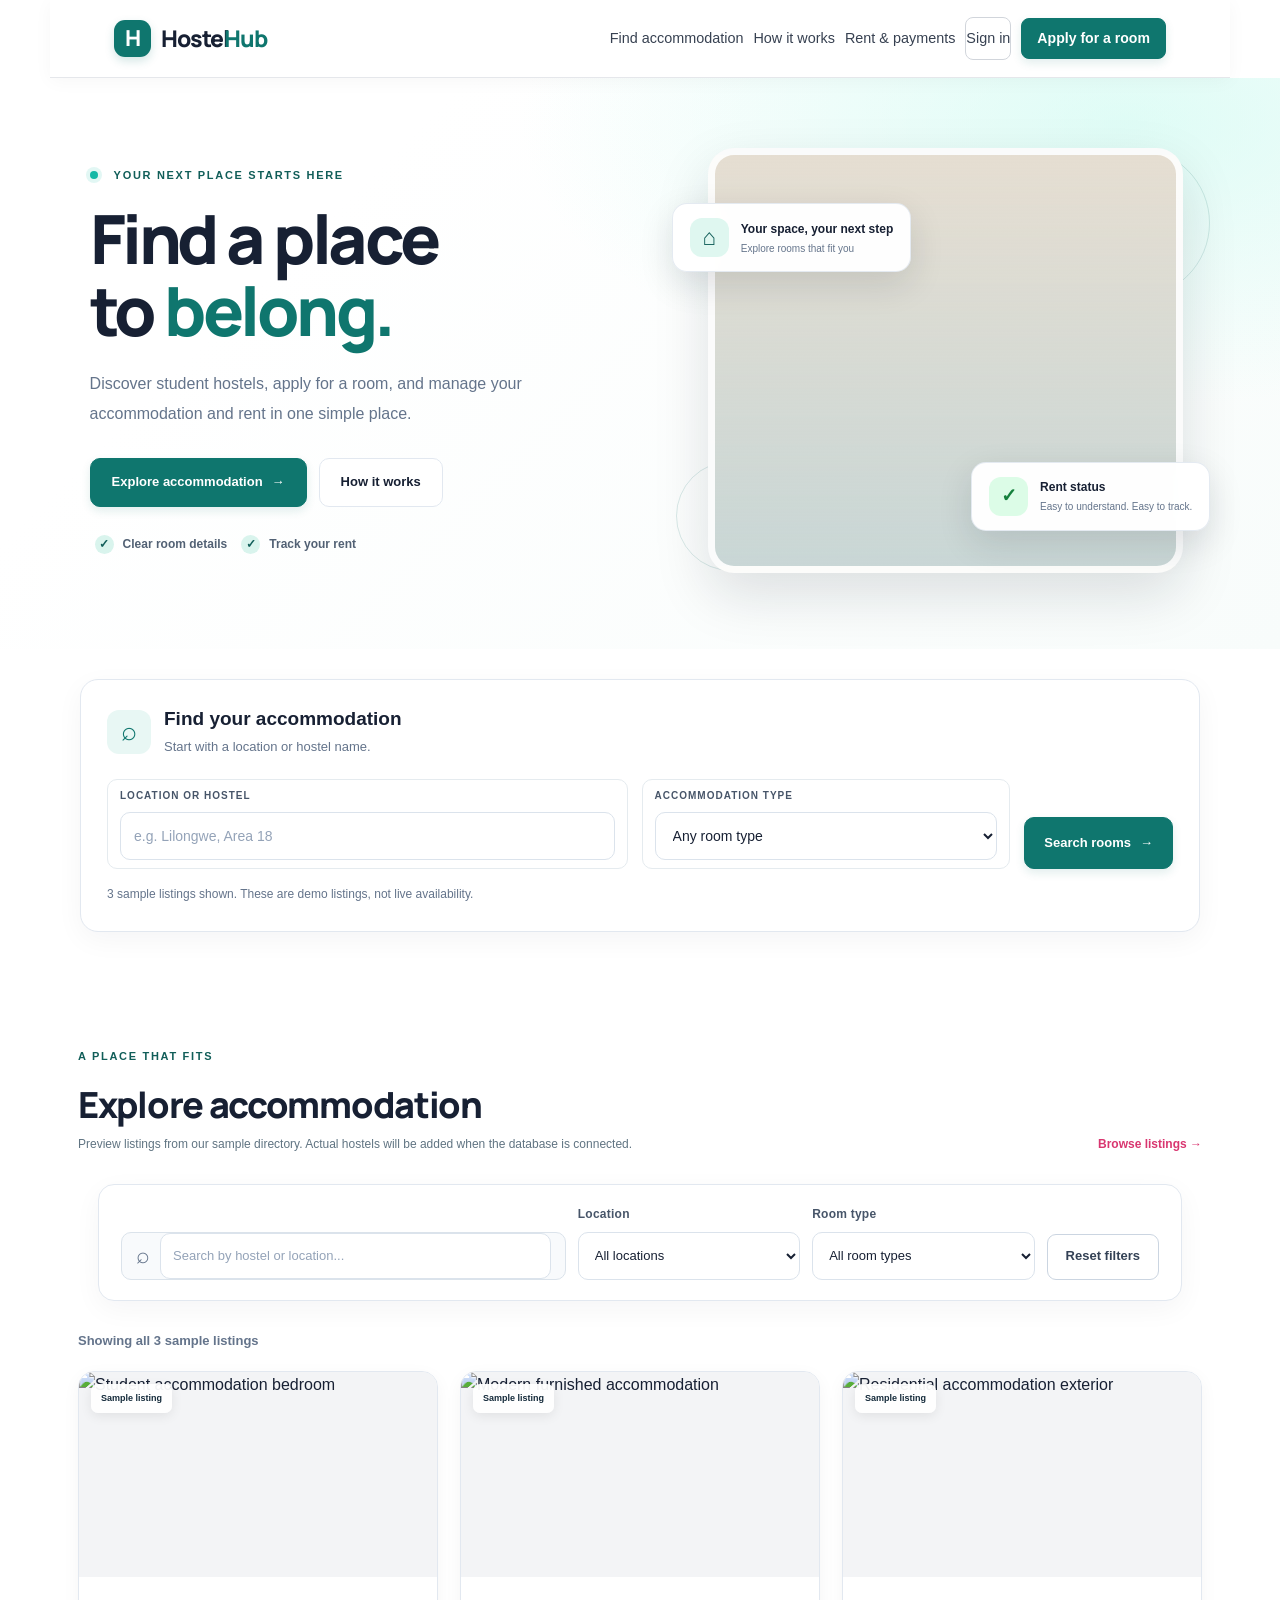
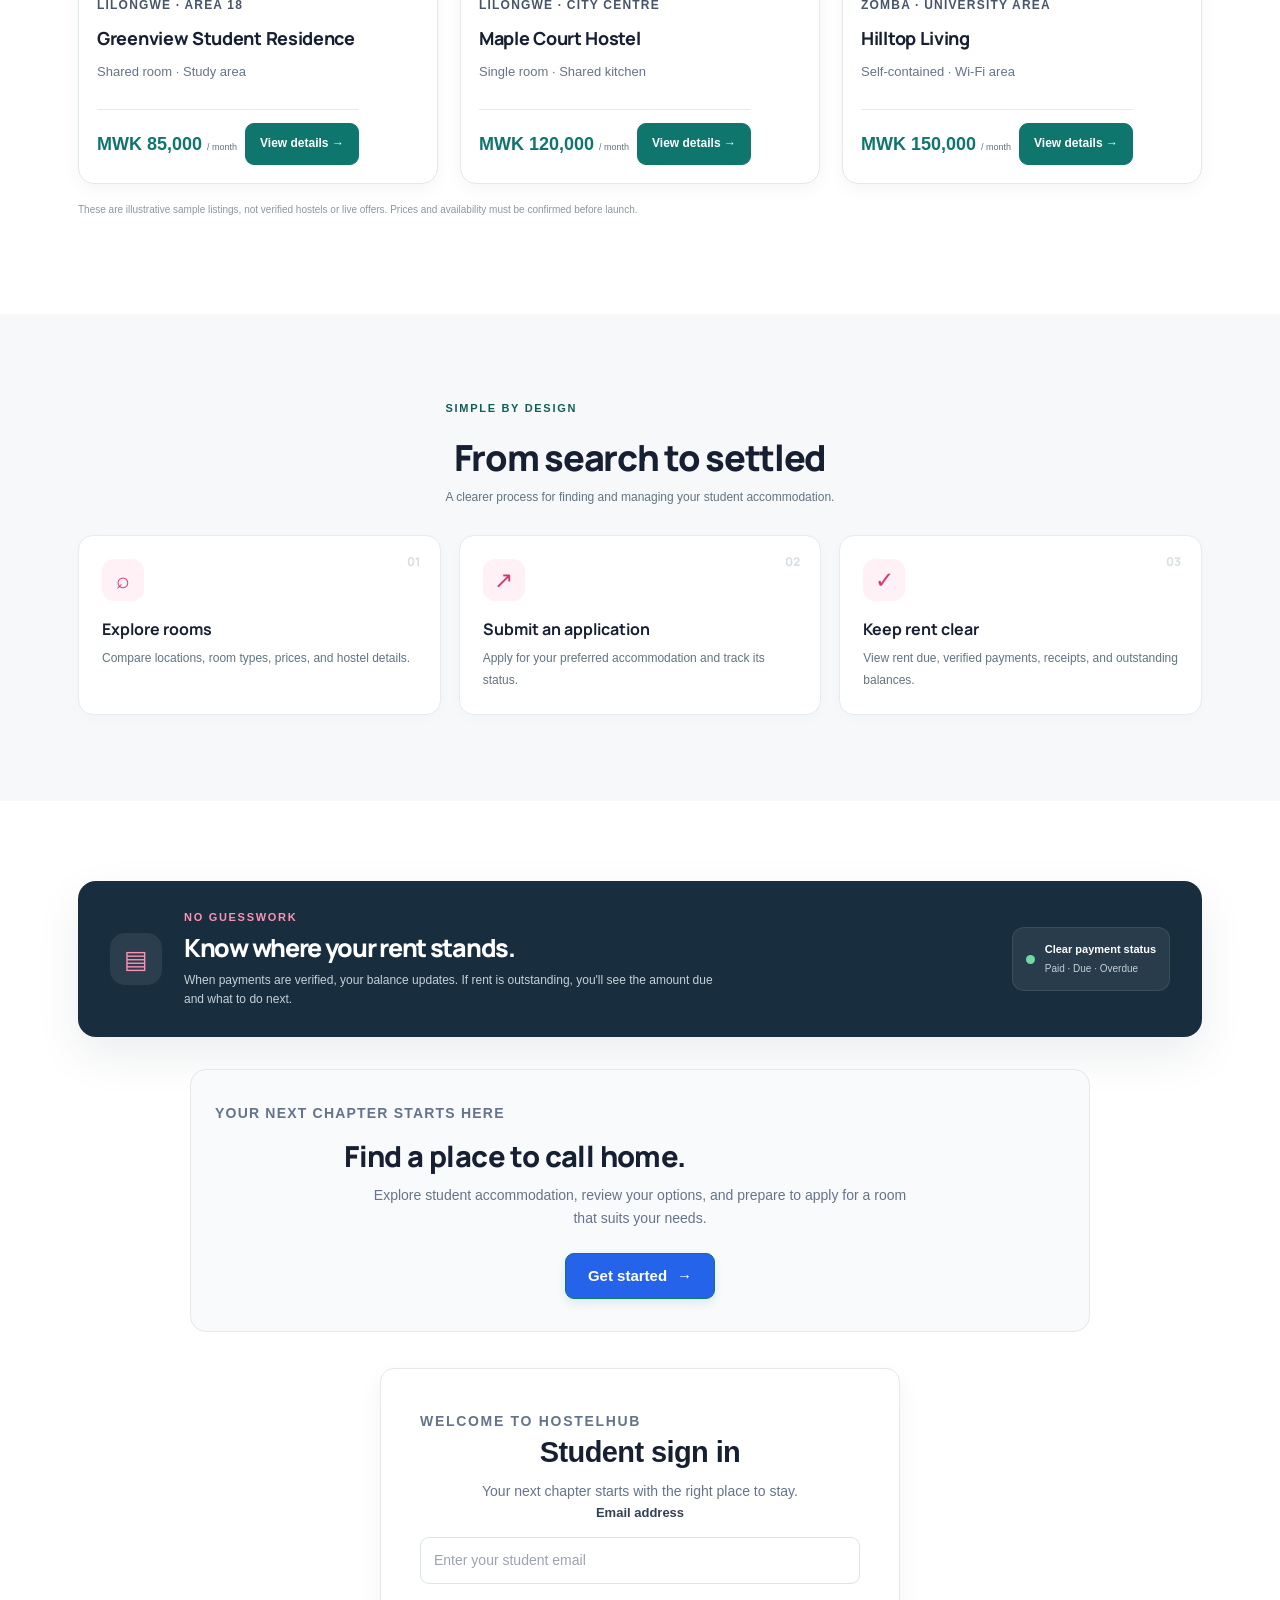
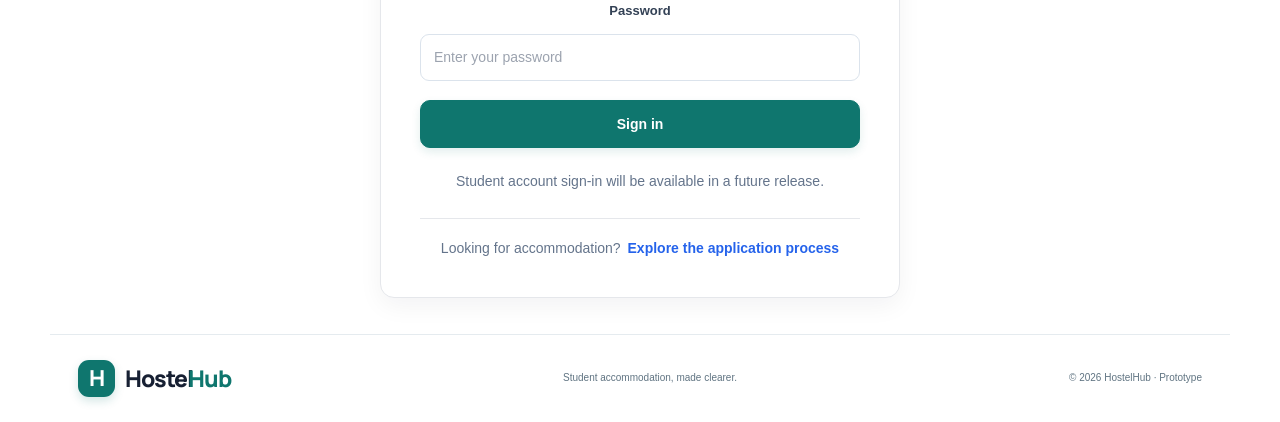
==== commit 3739cede: "Update index.html" ====
--- a/index.html
+++ b/index.html
@@ -157,10 +157,17 @@
     <section class="rent-banner" id="rent">
       <div class="rent-icon">▤</div><div class="rent-copy"><p class="eyebrow">NO GUESSWORK</p><h2>Know where your rent stands.</h2><p>When payments are verified, your balance updates. If rent is outstanding, you'll see the amount due and what to do next.</p></div><div class="rent-status"><span class="status-dot"></span><div><strong>Clear payment status</strong><small>Paid · Due · Overdue</small></div></div>
     </section>
-
     <section class="cta-section" id="apply">
-      <p class="eyebrow">READY FOR YOUR NEXT CHAPTER?</p><h2>Your space is out there.</h2><p>Create an account in a future release to apply for accommodation and manage your rent.</p><a class="button button-primary" href="#sign-in">Get started <span aria-hidden="true">→</span></a>
-    </section>
+  <p class="eyebrow">YOUR NEXT CHAPTER STARTS HERE</p>
+  <h2>Find a place to call home.</h2>
+  <p>
+    Explore student accommodation, review your options, and prepare
+    to apply for a room that suits your needs.
+  </p>
+  <a class="button button-primary" href="#sign-in">
+    Get started <span aria-hidden="true">→</span>
+  </a>
+</section>
 
        <section class="signin-note" id="sign-in">
       <div class="signin-content">
--- a/css/style.css
+++ b/css/style.css
@@ -2056,3 +2056,492 @@
     transition: none;
   }
 }
+
+/* HOSTELHUB — SIGN IN SECTION */
+
+.signin-note {
+  max-width: 520px;
+  margin: 36px auto;
+  padding: 28px;
+  background: #ffffff;
+  border: 1px solid #e5e7eb;
+  border-radius: 14px;
+  box-shadow: 0 8px 24px rgba(15, 23, 42, 0.05);
+  color: #1f2937;
+}
+
+.signin-content {
+  width: 100%;
+}
+
+.signin-content h2 {
+  margin: 8px 0;
+  color: #111827;
+  font-size: clamp(1.5rem, 3vw, 1.9rem);
+  line-height: 1.3;
+}
+
+.signin-description {
+  margin: 0 0 24px;
+  color: #6b7280;
+  font-size: 0.94rem;
+  line-height: 1.6;
+}
+
+.signin-form {
+  display: grid;
+  gap: 17px;
+}
+
+.form-group {
+  display: grid;
+  gap: 7px;
+}
+
+.form-group label {
+  color: #374151;
+  font-size: 0.9rem;
+  font-weight: 600;
+}
+
+.form-group input {
+  box-sizing: border-box;
+  width: 100%;
+  min-height: 45px;
+  padding: 11px 13px;
+  border: 1px solid #d1d5db;
+  border-radius: 8px;
+  background: #ffffff;
+  color: #111827;
+  font: inherit;
+  font-size: 0.94rem;
+  outline: none;
+  transition: border-color 0.2s, box-shadow 0.2s;
+}
+
+.form-group input:focus {
+  border-color: #0f766e;
+  box-shadow: 0 0 0 3px rgba(15, 118, 110, 0.12);
+}
+
+.signin-button {
+  width: 100%;
+  min-height: 45px;
+  margin-top: 3px;
+  justify-content: center;
+}
+
+.signin-feedback {
+  margin: 0;
+  color: #6b7280;
+  font-size: 0.82rem;
+  line-height: 1.5;
+  text-align: center;
+}
+
+.signin-divider {
+  height: 1px;
+  margin: 23px 0 18px;
+  background: #e5e7eb;
+}
+
+.application-prompt {
+  margin: 0;
+  color: #4b5563;
+  font-size: 0.88rem;
+  line-height: 1.7;
+  text-align: center;
+}
+
+.application-prompt a {
+  display: inline-block;
+  margin-left: 3px;
+  color: #0f766e;
+  font-weight: 600;
+  text-decoration: none;
+}
+
+.application-prompt a:hover {
+  text-decoration: underline;
+}
+
+@media (max-width: 600px) {
+  .signin-note {
+    width: auto;
+    margin: 24px 12px;
+    padding: 21px 17px;
+    border-radius: 11px;
+  }
+
+  .signin-description {
+    margin-bottom: 20px;
+  }
+
+  .application-prompt a {
+    margin-left: 0;
+  }
+}
+
+/* HOSTELHUB — HEADER AND NAVIGATION POLISH */
+
+.site-header {
+  position: sticky;
+  top: 0;
+  z-index: 100;
+  background: rgba(255, 255, 255, 0.97);
+  border-bottom: 1px solid #e5e7eb;
+  backdrop-filter: blur(12px);
+}
+
+.main-nav {
+  align-items: center;
+  gap: 10px;
+}
+
+.main-nav > a:not(.button) {
+  color: #374151;
+  font-size: 0.9rem;
+  font-weight: 500;
+  text-decoration: none;
+  transition: color 0.2s ease;
+}
+
+.main-nav > a:not(.button):hover {
+  color: #0f766e;
+}
+
+.main-nav > .nav-login {
+  padding: 9px 13px;
+  border: 1px solid #d1d5db;
+  border-radius: 8px;
+}
+
+.main-nav > .nav-login:hover {
+  background: #f9fafb;
+}
+
+.main-nav > .nav-apply {
+  display: inline-flex;
+  align-items: center;
+  justify-content: center;
+  min-height: 40px;
+  padding: 10px 15px;
+  border-radius: 8px;
+  font-size: 0.88rem;
+  font-weight: 600;
+  text-decoration: none;
+}
+
+.menu-toggle {
+  cursor: pointer;
+}
+
+@media (max-width: 768px) {
+  .main-nav {
+    gap: 8px;
+  }
+
+  .main-nav > a:not(.button) {
+    font-size: 0.88rem;
+  }
+
+  .main-nav > .nav-login,
+  .main-nav > .nav-apply {
+    width: 100%;
+    box-sizing: border-box;
+    text-align: center;
+  }
+}
+/* HOSTELHUB — SIGN IN SECTION */
+
+.signin-section {
+padding: 40px 16px;
+}
+
+.signin-section .signin-container,
+.signin-section .signin-card {
+width: 100%;
+max-width: 440px;
+margin-left: auto;
+margin-right: auto;
+}
+
+.signin-section input,
+.signin-section select {
+width: 100%;
+max-width: 100%;
+min-height: 44px;
+padding: 11px 12px;
+border: 1px solid #d1d5db;
+border-radius: 8px;
+background: #ffffff;
+color: #111827;
+font-size: 16px;
+box-sizing: border-box;
+}
+
+.signin-section input:focus,
+.signin-section select:focus {
+outline: 2px solid #2563eb;
+outline-offset: 2px;
+border-color: #2563eb;
+}
+
+.signin-section button {
+min-height: 44px;
+border-radius: 8px;
+cursor: pointer;
+}
+
+.signin-feedback {
+margin-top: 12px;
+color: #374151;
+font-size: 14px;
+line-height: 1.6;
+}
+
+.application-prompt {
+margin-top: 20px;
+color: #4b5563;
+font-size: 14px;
+line-height: 1.6;
+text-align: center;
+}
+
+.application-prompt a {
+color: #2563eb;
+font-weight: 600;
+text-decoration: underline;
+text-underline-offset: 3px;
+}
+
+@media (max-width: 600px) {
+.signin-section {
+padding: 28px 16px;
+}
+
+.signin-section .signin-container,
+.signin-section .signin-card {
+max-width: 100%;
+}
+}
+/* HOSTELHUB — SIGN IN REFINEMENT */
+
+.signin-note {
+width: 100%;
+box-sizing: border-box;
+padding: 36px 16px;
+}
+
+.signin-content {
+width: 100%;
+max-width: 440px;
+margin: 0 auto;
+box-sizing: border-box;
+}
+
+.signin-content h2 {
+margin: 8px 0 10px;
+color: #111827;
+font-size: clamp(24px, 5vw, 32px);
+line-height: 1.25;
+font-weight: 700;
+}
+
+.signin-description {
+margin: 0 0 24px;
+color: #6b7280;
+font-size: 15px;
+line-height: 1.7;
+}
+
+.signin-form {
+display: flex;
+flex-direction: column;
+gap: 18px;
+}
+
+.signin-form .form-group {
+display: flex;
+flex-direction: column;
+gap: 7px;
+}
+
+.signin-form label {
+color: #374151;
+font-size: 14px;
+font-weight: 600;
+}
+
+.signin-form input {
+display: block;
+width: 100%;
+min-height: 46px;
+padding: 12px 14px;
+box-sizing: border-box;
+border: 1px solid #d1d5db;
+border-radius: 9px;
+background: #fff;
+color: #111827;
+font-family: inherit;
+font-size: 16px;
+transition: border-color 0.2s ease,
+box-shadow 0.2s ease;
+}
+
+.signin-form input::placeholder {
+color: #9ca3af;
+}
+
+.signin-form input:focus {
+outline: none;
+border-color: #2563eb;
+box-shadow: 0 0 0 3px rgba(37, 99, 235, 0.12);
+}
+
+.signin-form .signin-button {
+width: 100%;
+min-height: 46px;
+margin-top: 2px;
+border-radius: 9px;
+font-size: 15px;
+font-weight: 600;
+}
+
+.signin-feedback {
+margin: 0;
+color: #4b5563;
+font-size: 13px;
+line-height: 1.6;
+}
+
+.signin-divider {
+height: 1px;
+margin: 24px 0 18px;
+background: #e5e7eb;
+}
+
+.application-prompt {
+margin: 0;
+color: #6b7280;
+font-size: 14px;
+line-height: 1.7;
+text-align: center;
+}
+
+.application-prompt a {
+color: #2563eb;
+font-weight: 600;
+text-decoration: none;
+}
+
+.application-prompt a:hover {
+text-decoration: underline;
+}
+
+@media (max-width: 600px) {
+.signin-note {
+padding: 26px 18px;
+}
+
+.signin-content h2 {
+font-size: 26px;
+}
+
+.signin-description {
+margin-bottom: 20px;
+}
+
+.signin-form {
+gap: 16px;
+}
+}
+/* HOSTELHUB — APPLICATIONS CTA */
+
+.cta-section {
+width: calc(100% - 32px);
+max-width: 900px;
+margin: 32px auto;
+padding: 32px 24px;
+box-sizing: border-box;
+text-align: center;
+background: #f8fafc;
+border: 1px solid #e5e7eb;
+border-radius: 16px;
+}
+
+.cta-section .eyebrow {
+margin: 0 0 12px;
+color: #2563eb;
+font-size: 12px;
+font-weight: 700;
+letter-spacing: 1.2px;
+line-height: 1.6;
+}
+
+.cta-section h2 {
+max-width: 600px;
+margin: 0 auto 12px;
+color: #111827;
+font-size: clamp(25px, 4vw, 34px);
+font-weight: 700;
+line-height: 1.25;
+}
+
+.cta-section > p:not(.eyebrow) {
+max-width: 540px;
+margin: 0 auto 22px;
+color: #6b7280;
+font-size: 15px;
+line-height: 1.8;
+}
+
+.cta-section .button {
+display: inline-flex;
+align-items: center;
+justify-content: center;
+gap: 10px;
+min-height: 46px;
+padding: 12px 22px;
+box-sizing: border-box;
+border-radius: 9px;
+font-size: 15px;
+font-weight: 600;
+text-decoration: none;
+}
+
+.cta-section .button-primary {
+background: #2563eb;
+color: #ffffff;
+}
+
+.cta-section .button-primary:hover {
+background: #1d4ed8;
+}
+
+.cta-section .button:focus-visible {
+outline: 3px solid #93c5fd;
+outline-offset: 3px;
+}
+
+@media (max-width: 600px) {
+.cta-section {
+width: calc(100% - 28px);
+margin: 24px auto;
+padding: 26px 18px;
+border-radius: 12px;
+}
+
+.cta-section h2 {
+font-size: 26px;
+}
+
+.cta-section > p:not(.eyebrow) {
+font-size: 14px;
+line-height: 1.7;
+}
+
+.cta-section .button {
+width: 100%;
+}
+}
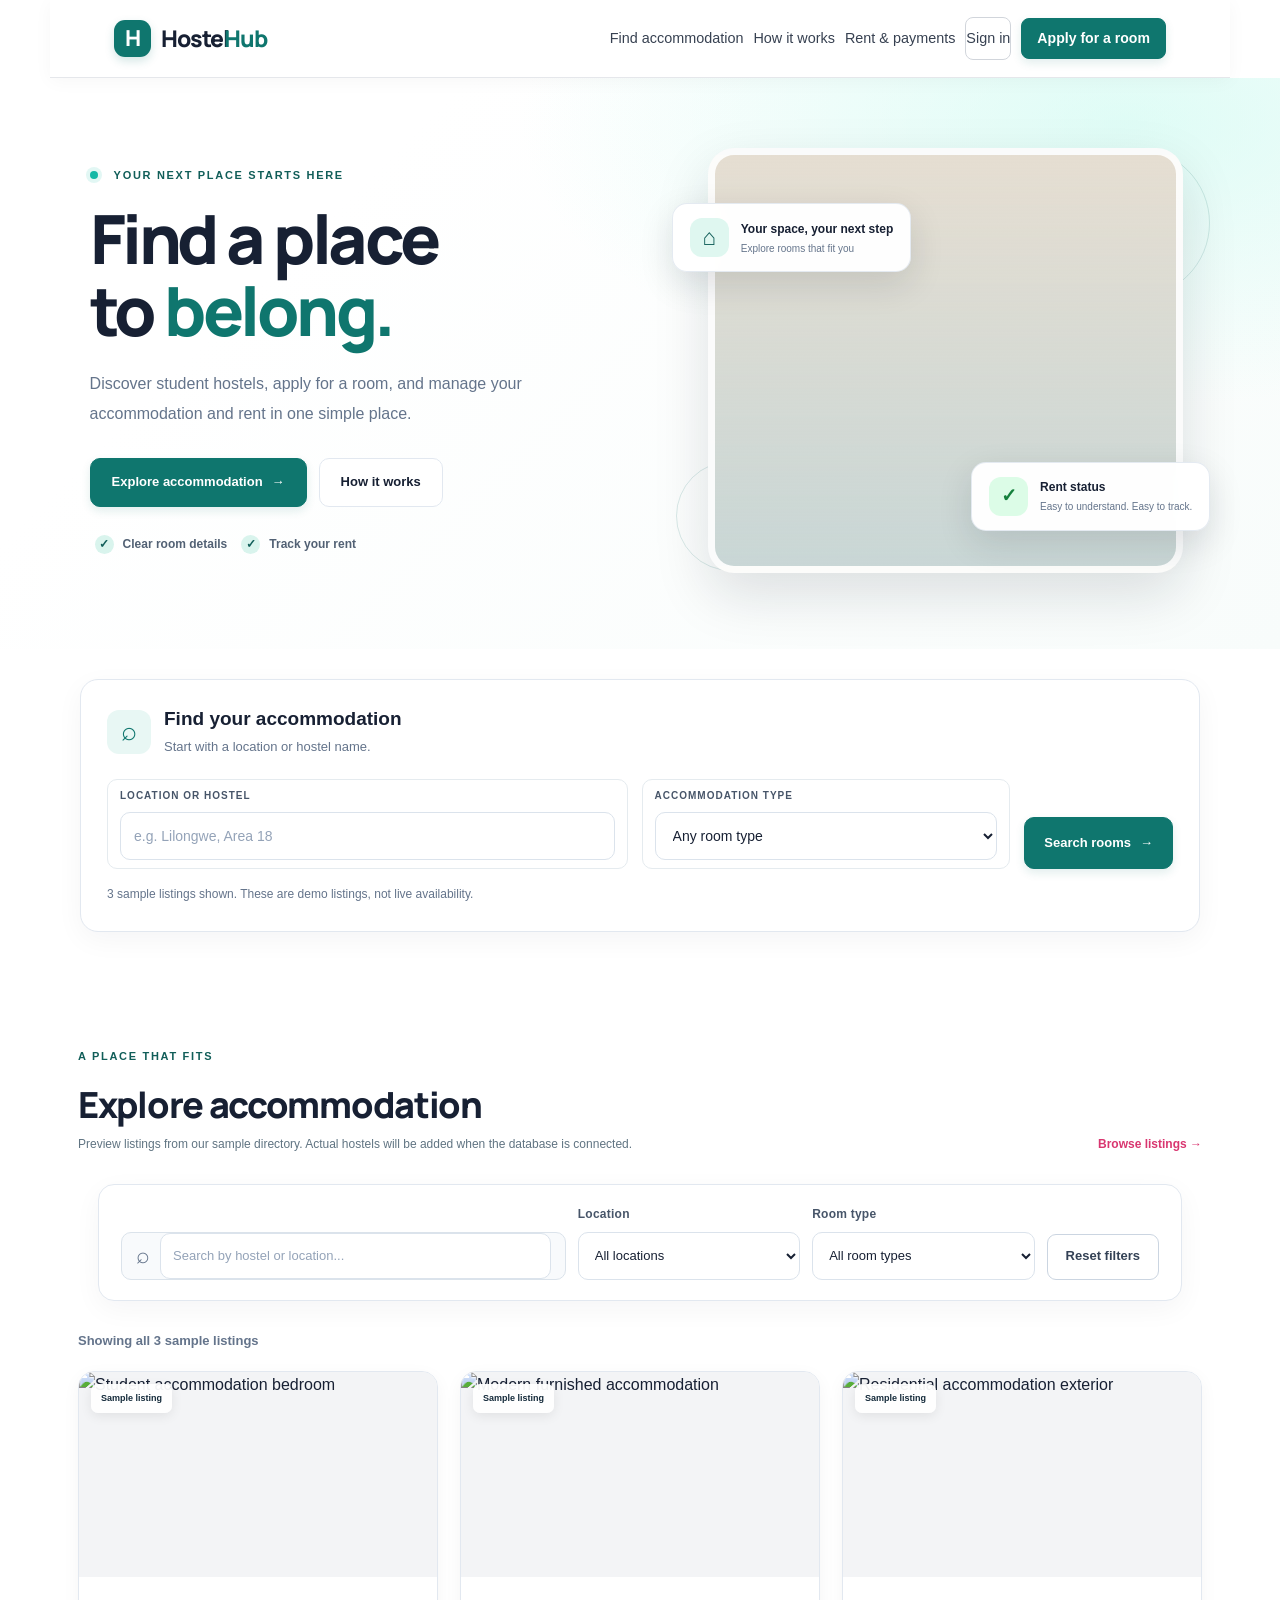
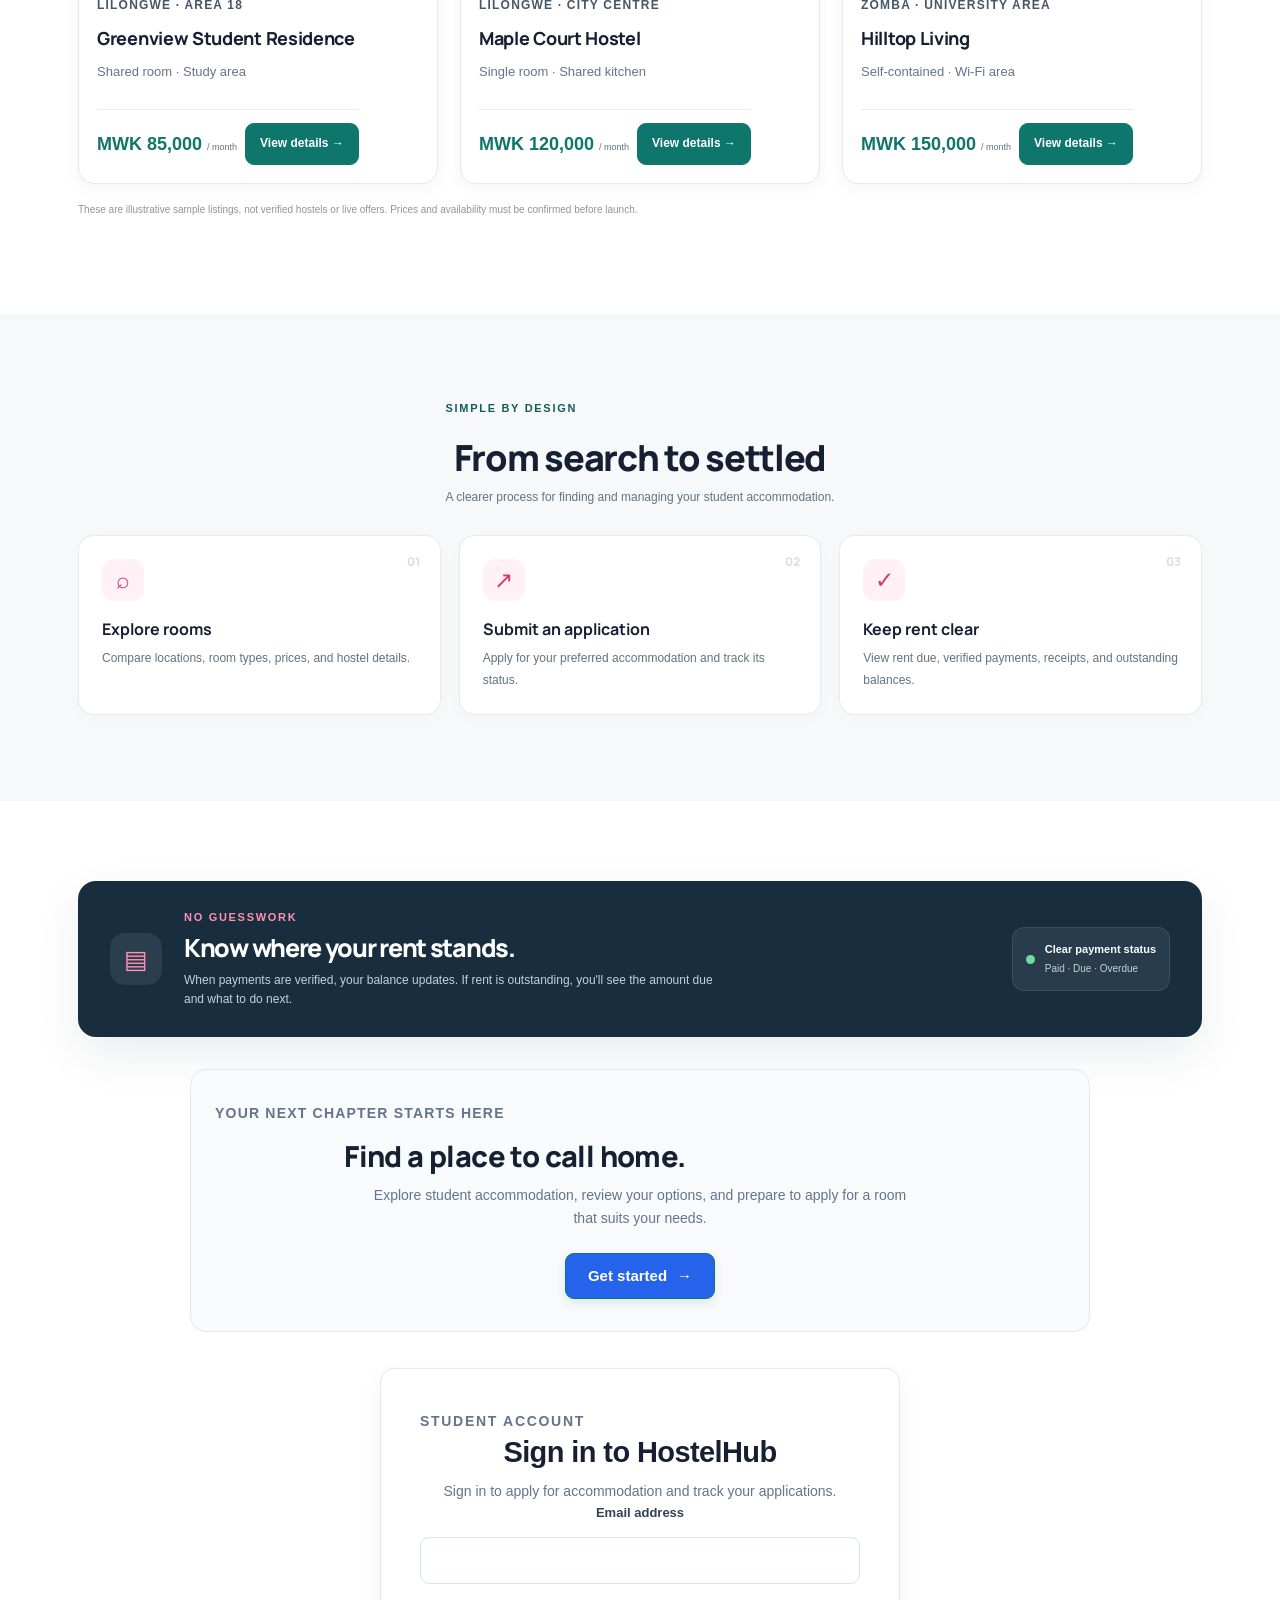
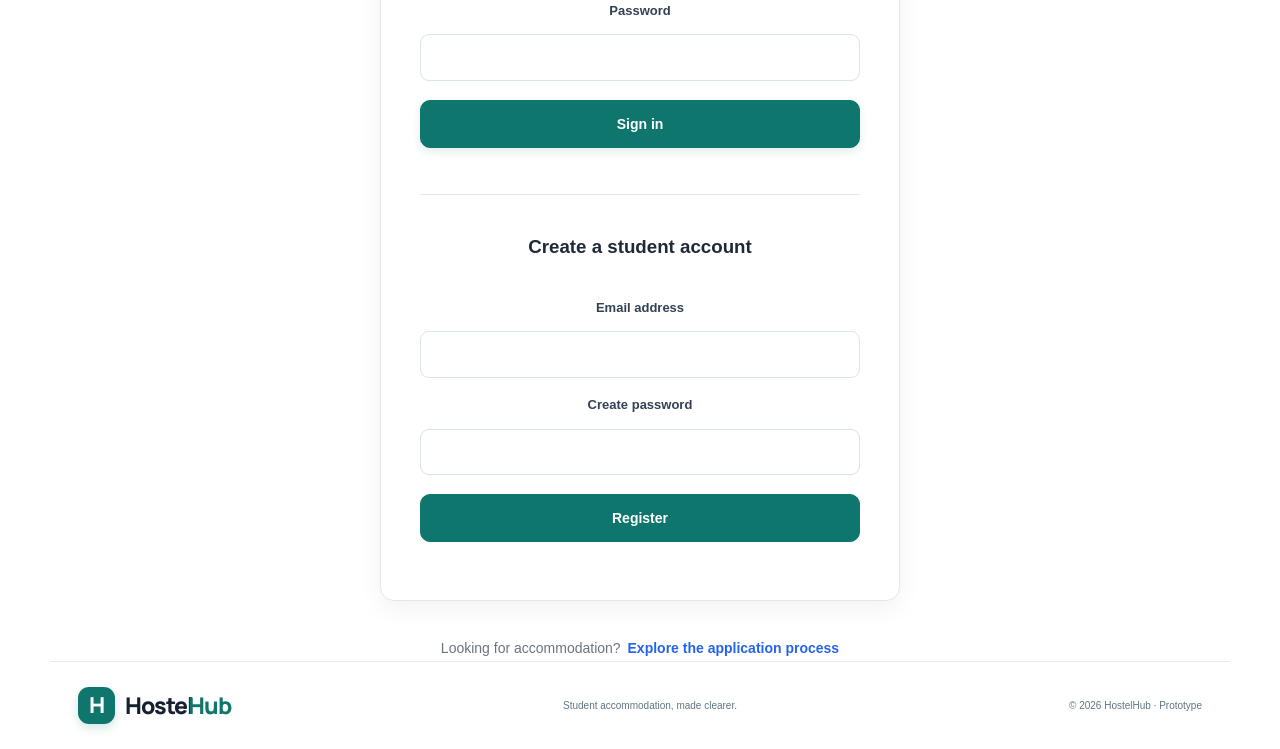
==== commit 7883bd63: "Update index.html" ====
--- a/index.html
+++ b/index.html
@@ -169,50 +169,74 @@
   </a>
 </section>
 
-       <section class="signin-note" id="sign-in">
-      <div class="signin-content">
-        <p class="eyebrow">WELCOME TO HOSTELHUB</p>
-        <h2>Student sign in</h2>
-        <p class="signin-description">
-          Your next chapter starts with the right place to stay.
-        </p>
-
-        <form class="signin-form" id="signin-form">
-          <div class="form-group">
-            <label for="signin-email">Email address</label>
-            <input
-              type="email"
-              id="signin-email"
-              name="email"
-              placeholder="Enter your student email"
-              autocomplete="email"
-              required
-            >
-          </div>
-
-          <div class="form-group">
-            <label for="signin-password">Password</label>
-            <input
-              type="password"
-              id="signin-password"
-              name="password"
-              placeholder="Enter your password"
-              autocomplete="current-password"
-              required
-            >
-          </div>
-
-          <button type="submit" class="button button-primary signin-button">
-            Sign in
-          </button>
-
-          <p class="signin-feedback" id="signin-feedback" role="status">
-            Student account sign-in will be available in a future release.
-          </p>
-        </form>
-
-        <div class="signin-divider"></div>
-
+      
+<section class="signin-note" id="sign-in">
+  <div class="signin-content">
+    <p class="eyebrow">STUDENT ACCOUNT</p>
+    <h2 id="auth-heading">Sign in to HostelHub</h2>
+
+    <p class="signin-description">
+      Sign in to apply for accommodation and track your applications.
+    </p>
+
+    <div id="auth-forms">
+      <form class="signin-form" id="signin-form">
+        <div class="form-group">
+          <label for="signin-email">Email address</label>
+          <input type="email" id="signin-email"
+            name="email" autocomplete="email" required>
+        </div>
+
+        <div class="form-group">
+          <label for="signin-password">Password</label>
+          <input type="password" id="signin-password"
+            name="password" autocomplete="current-password"
+            minlength="6" required>
+        </div>
+
+        <button class="button button-primary signin-button"
+          type="submit">Sign in</button>
+
+        <p id="signin-feedback" class="signin-feedback"
+          role="status" aria-live="polite"></p>
+      </form>
+
+      <div class="signin-divider"></div>
+
+      <form class="signin-form" id="register-form">
+        <h3>Create a student account</h3>
+
+        <div class="form-group">
+          <label for="register-email">Email address</label>
+          <input type="email" id="register-email"
+            name="email" autocomplete="email" required>
+        </div>
+
+        <div class="form-group">
+          <label for="register-password">Create password</label>
+          <input type="password" id="register-password"
+            name="password" autocomplete="new-password"
+            minlength="6" required>
+        </div>
+
+        <button class="button signin-button" type="submit">
+          Register
+        </button>
+
+        <p id="register-feedback" class="signin-feedback"
+          role="status" aria-live="polite"></p>
+      </form>
+    </div>
+
+    <div id="student-account" hidden>
+      <p id="student-email"></p>
+      <p id="account-feedback" role="status"></p>
+      <button type="button" class="button"
+        id="signout-button">Sign out</button>
+    </div>
+  </div>
+</section>
+    
         <p class="application-prompt">
           Looking for accommodation?
           <a href="#apply">Explore the application process</a>
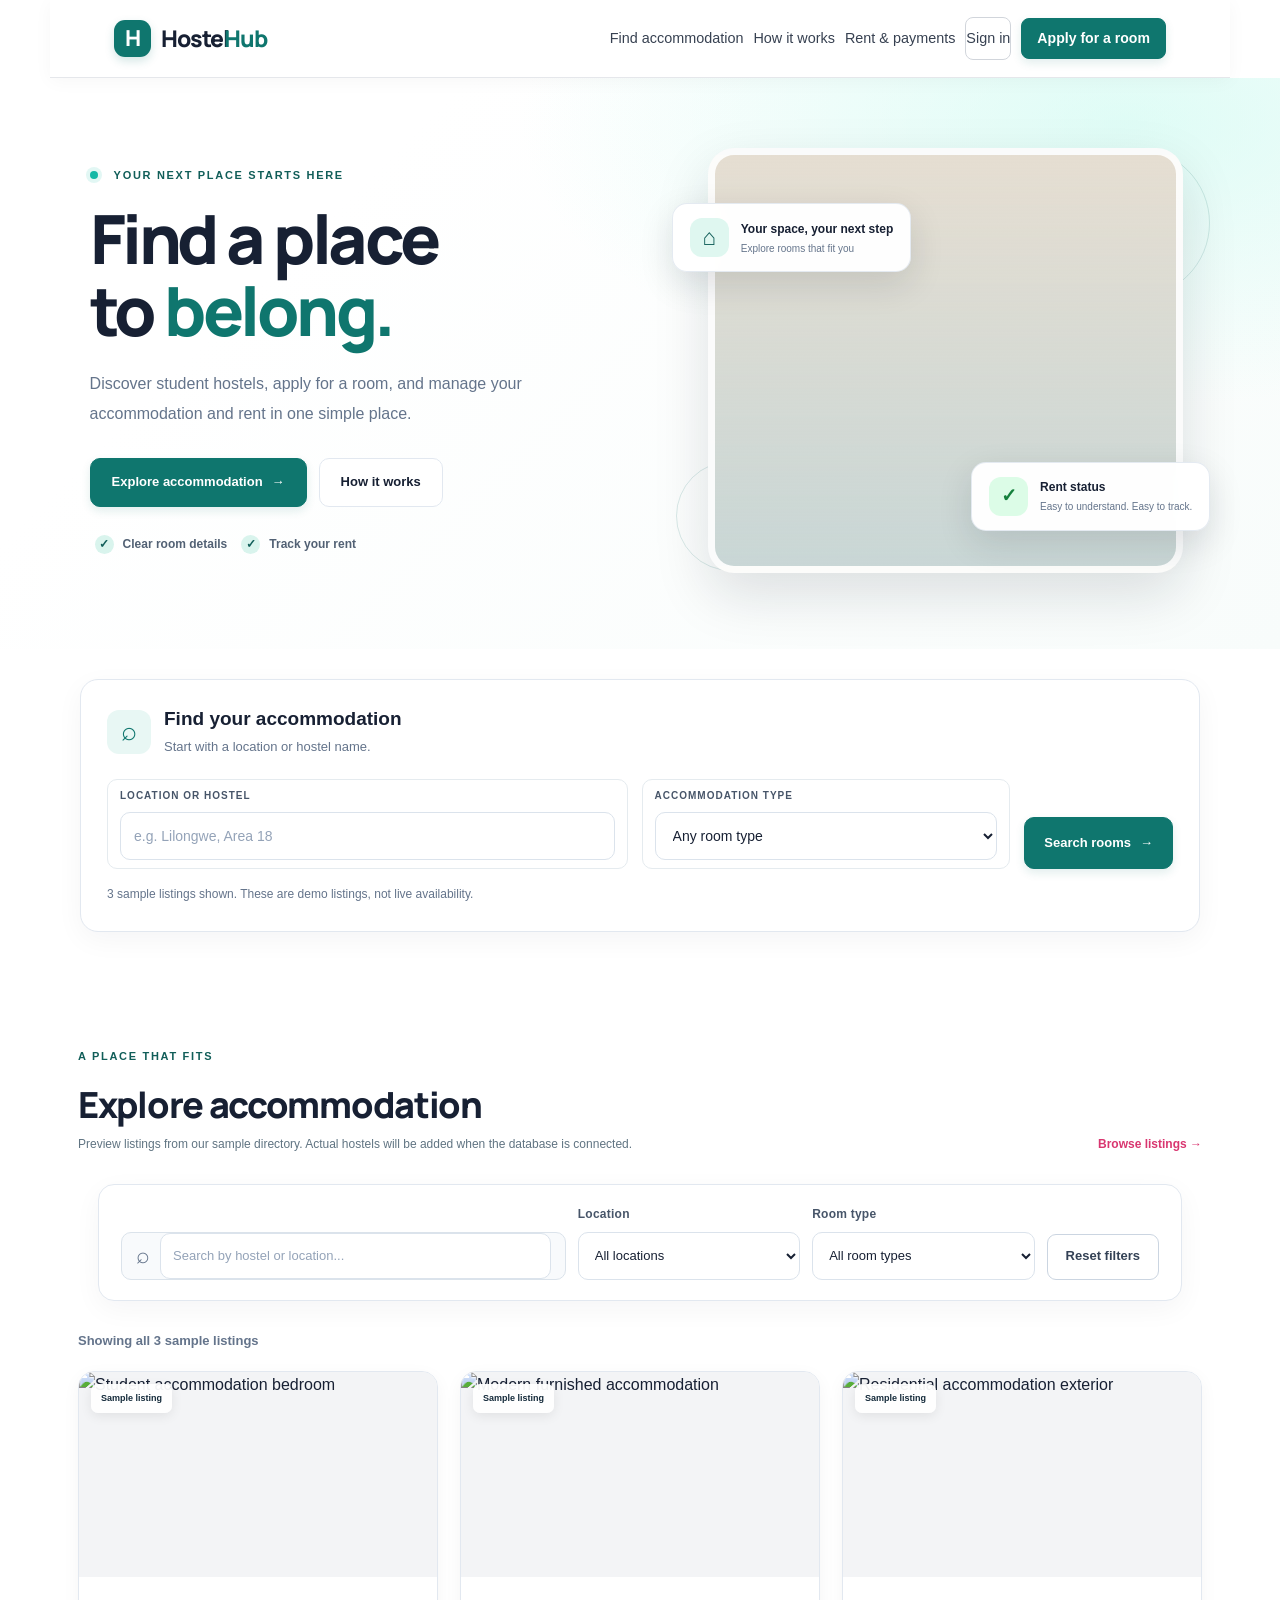
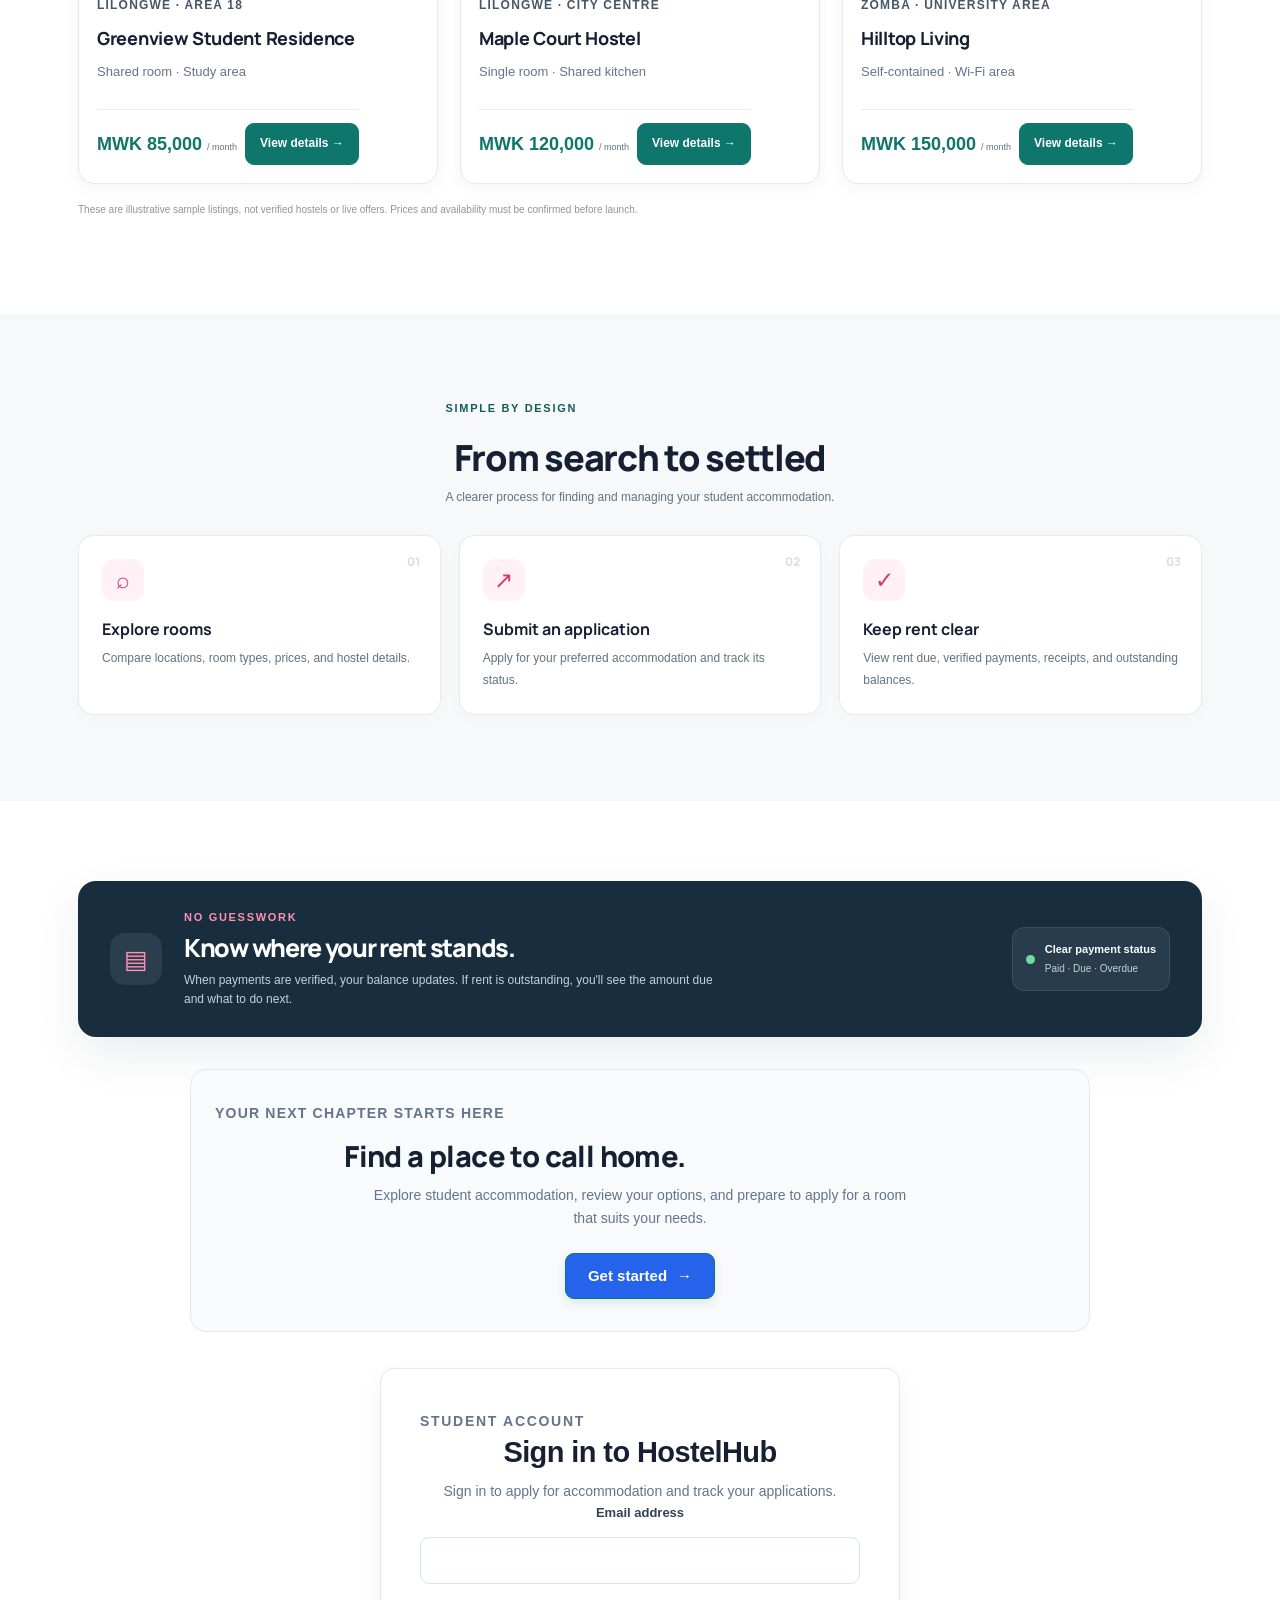
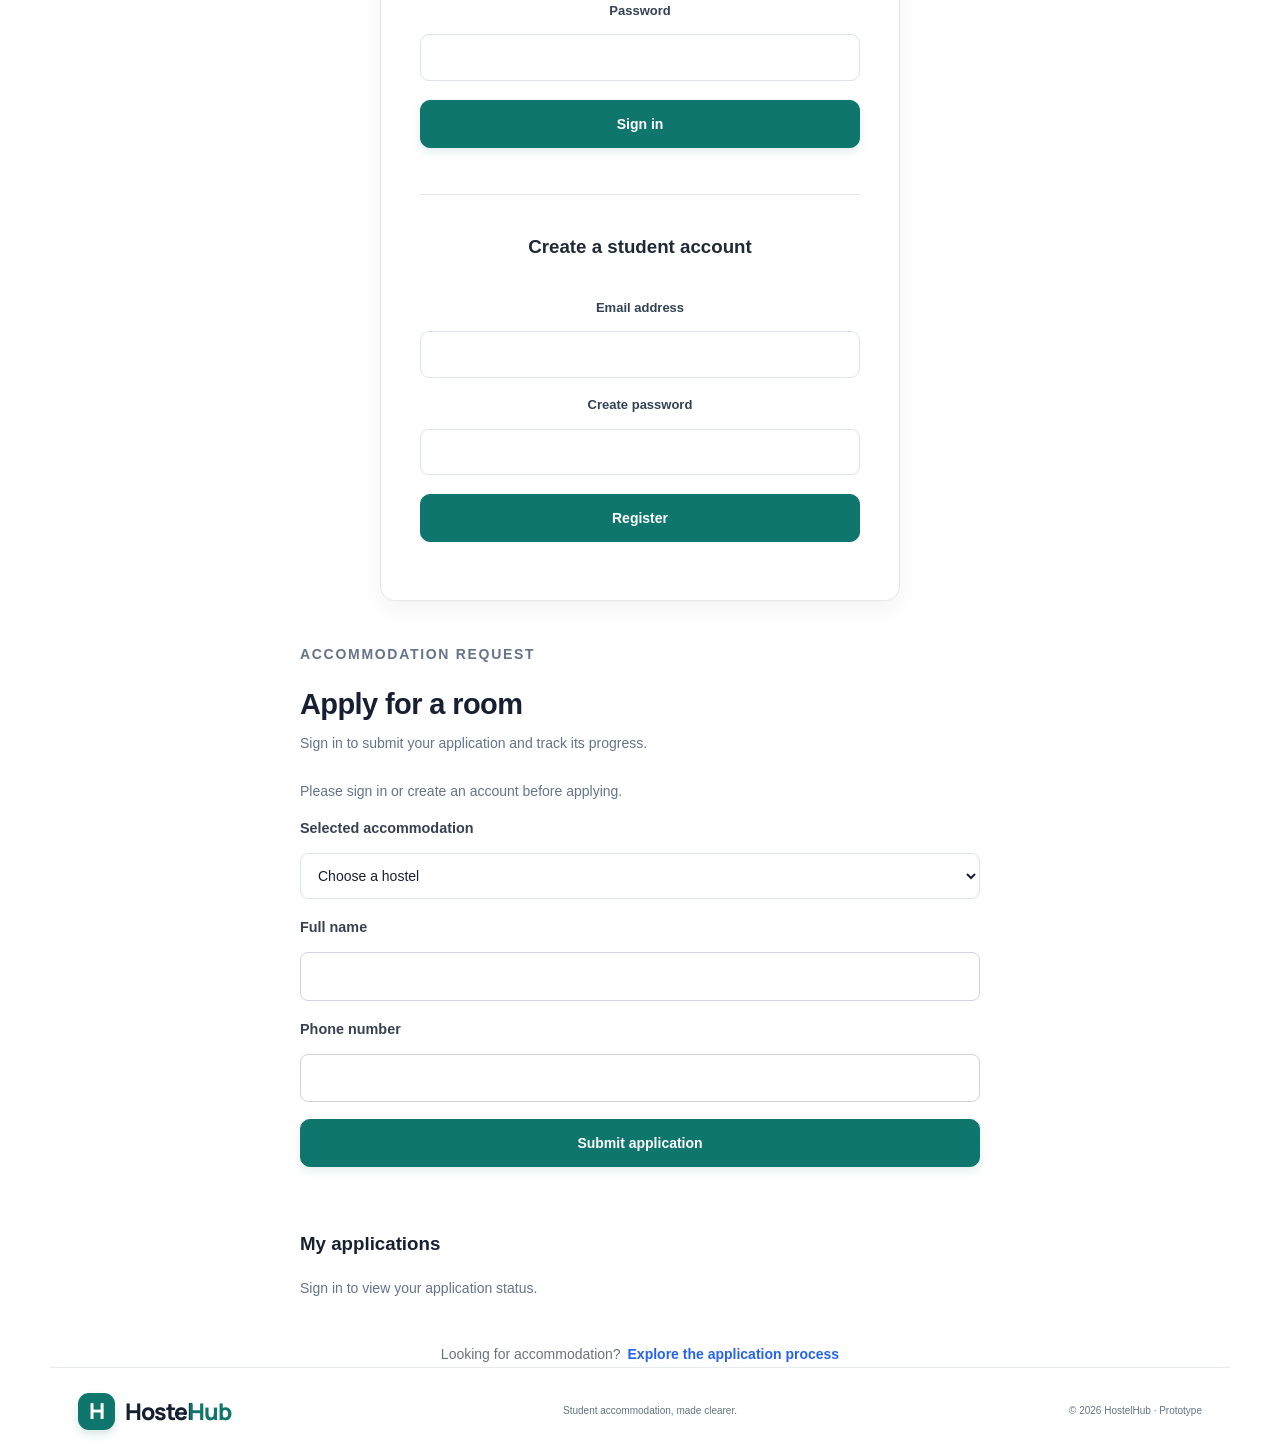
==== commit f6fd8e90: "Update index.html" ====
--- a/index.html
+++ b/index.html
@@ -237,6 +237,57 @@
   </div>
 </section>
     
+<section class="application-section" id="application-form-section">
+  <div class="application-inner">
+    <p class="eyebrow">ACCOMMODATION REQUEST</p>
+    <h2>Apply for a room</h2>
+    <p class="signin-description">
+      Sign in to submit your application and track its progress.
+    </p>
+
+    <p id="application-login-note">
+      Please sign in or create an account before applying.
+    </p>
+
+    <form id="application-form" hidden>
+      <div class="form-group">
+        <label for="application-hostel">Selected accommodation</label>
+        <select id="application-hostel" required>
+          <option value="">Choose a hostel</option>
+        </select>
+      </div>
+
+      <div class="form-group">
+        <label for="application-name">Full name</label>
+        <input id="application-name" name="fullName"
+          autocomplete="name" maxlength="100" required>
+      </div>
+
+      <div class="form-group">
+        <label for="application-phone">Phone number</label>
+        <input id="application-phone" name="phone"
+          type="tel" autocomplete="tel"
+          maxlength="30" required>
+      </div>
+
+      <button class="button button-primary" type="submit">
+        Submit application
+      </button>
+
+      <p id="application-feedback" role="status"
+        aria-live="polite"></p>
+    </form>
+
+    <div class="application-divider"></div>
+
+    <h3>My applications</h3>
+    <p id="application-status-message" role="status">
+      Sign in to view your application status.
+    </p>
+    <ul id="application-status-list"></ul>
+  </div>
+</section>
+
         <p class="application-prompt">
           Looking for accommodation?
           <a href="#apply">Explore the application process</a>
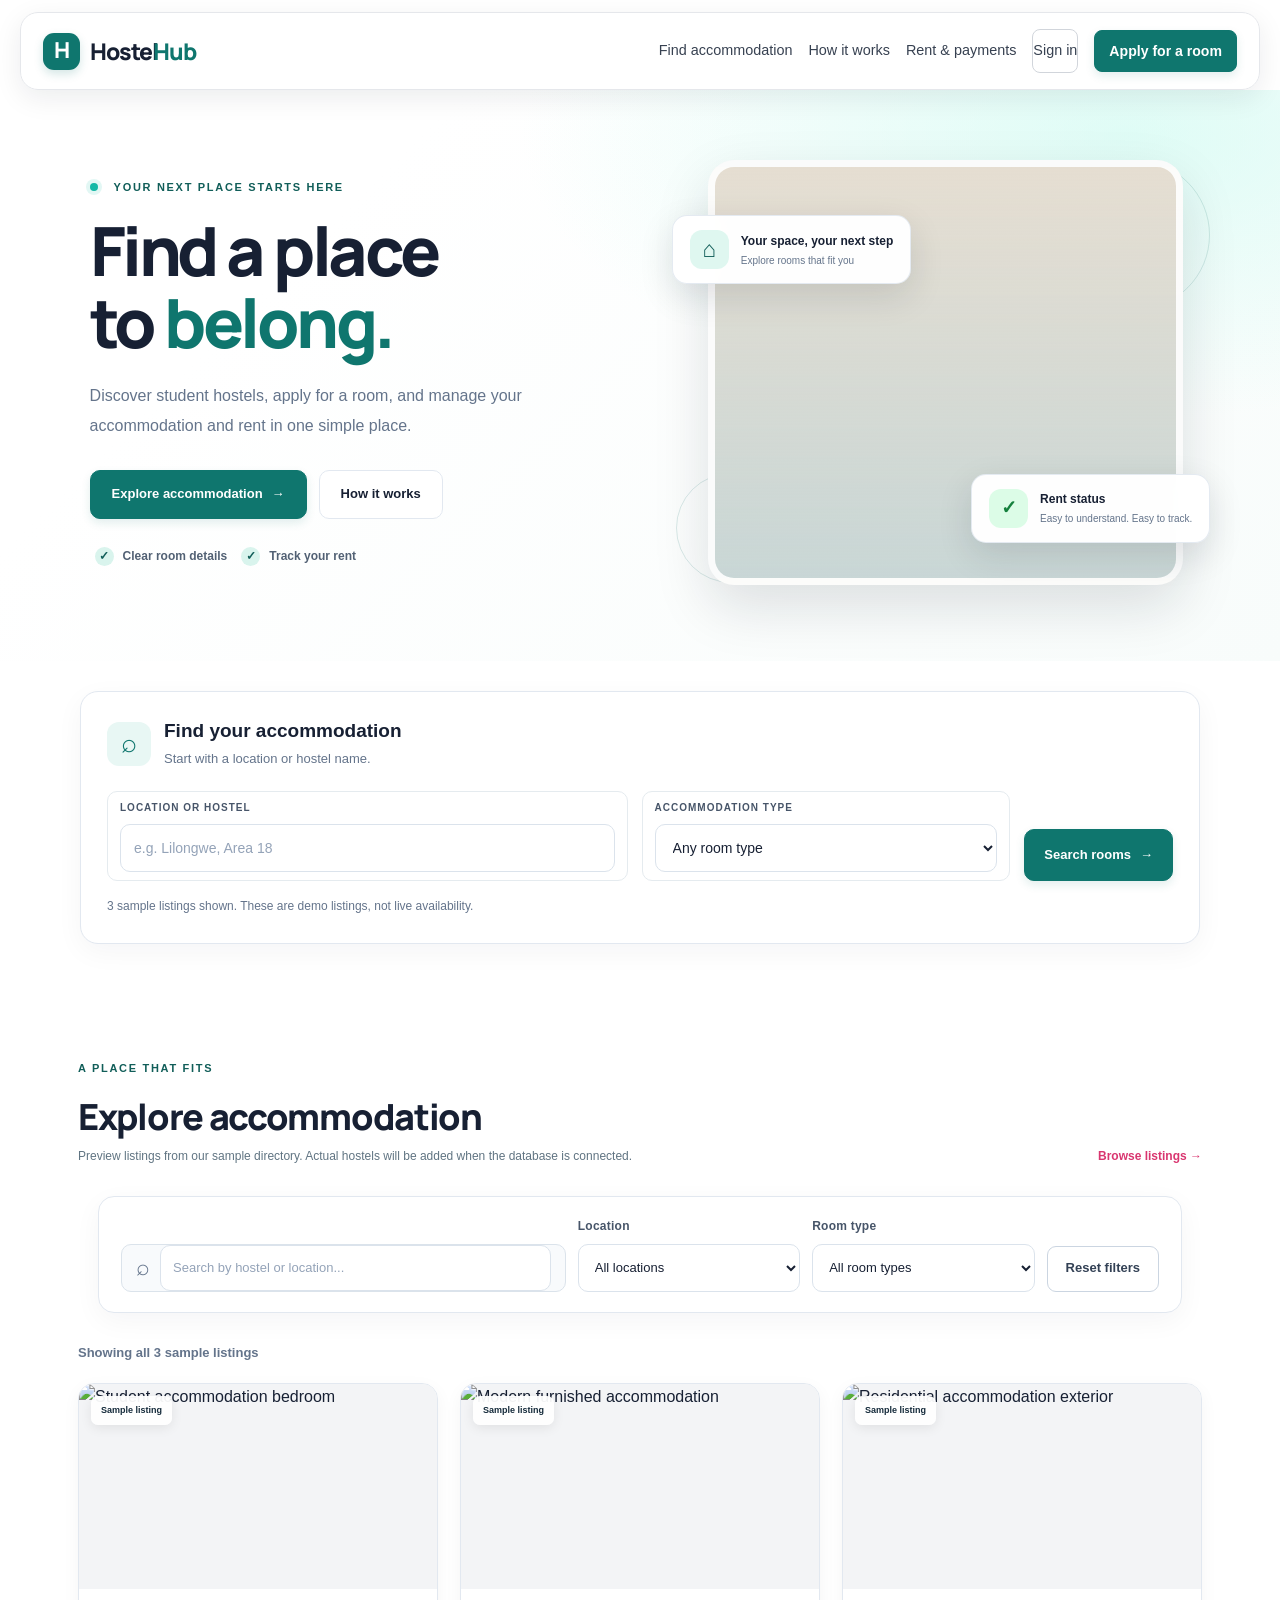
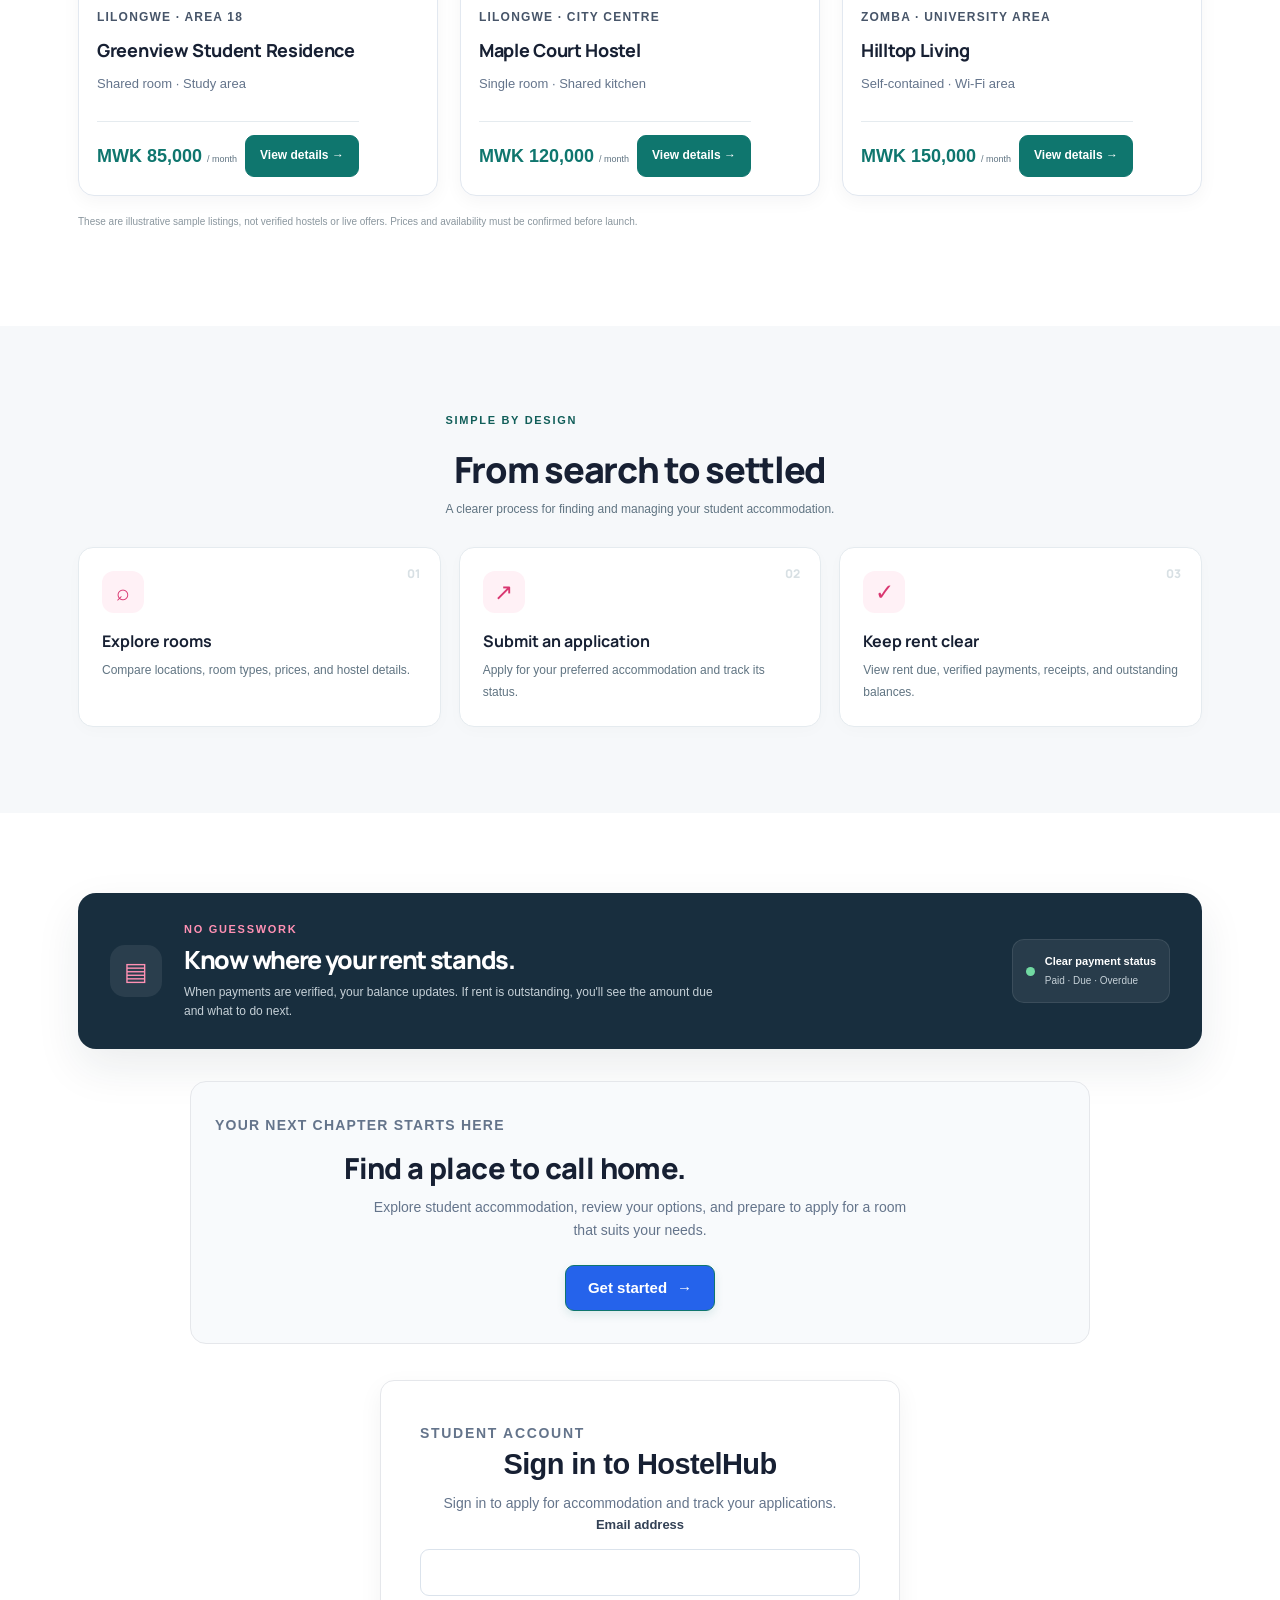
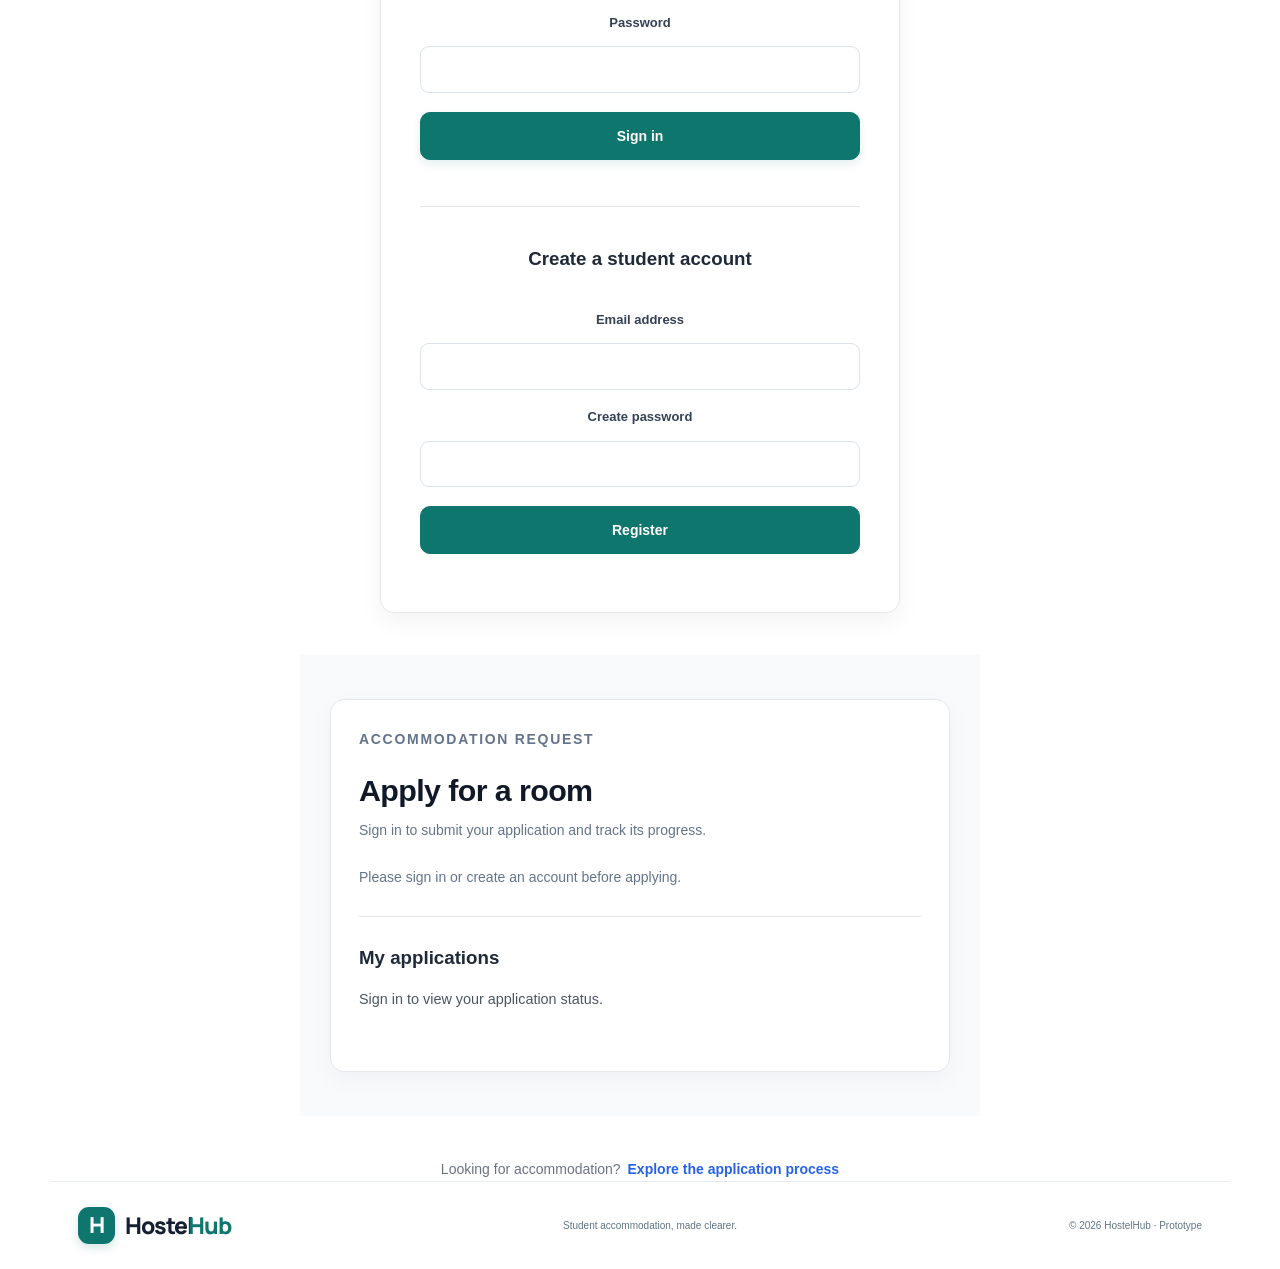
==== commit 37eb9711: "Update index.html" ====
--- a/index.html
+++ b/index.html
@@ -285,6 +285,27 @@
       Sign in to view your application status.
     </p>
     <ul id="application-status-list"></ul>
+    
+<!-- HOSTELHUB OWNER AND ADMIN MANAGEMENT DASHBOARD -->
+<div id="management-dashboard" hidden>
+  <div class="application-divider"></div>
+
+  <p class="eyebrow">APPLICATION MANAGEMENT</p>
+  <h3 id="management-dashboard-title">
+    Manage applications
+  </h3>
+
+  <p id="management-dashboard-message" role="status"
+     aria-live="polite">
+    Checking your management permissions...
+  </p>
+
+  <div id="management-application-list"
+       aria-live="polite">
+  </div>
+</div>
+<!-- END MANAGEMENT DASHBOARD -->
+
   </div>
 </section>
 
@@ -297,7 +318,20 @@
   </main>
 
   <footer class="site-footer"><a class="brand footer-brand" href="#"><span class="brand-mark">H</span> Hostel<span>Hub</span></a><p>Student accommodation, made clearer.</p><small>© <span id="year"></span> HostelHub · Prototype</small></footer>
-  <dialog id="listing-dialog" class="listing-dialog"><button class="dialog-close" id="dialog-close" aria-label="Close dialog">×</button><p class="eyebrow">SAMPLE LISTING</p><h2 id="dialog-title">Hostel details</h2><p>This is a demonstration listing. Live room availability, applications, accounts, and payments will be added in later steps.</p><button class="button button-primary" id="dialog-ok">Got it</button></dialog>
-  <script src="js/app.js"></script>
+  <dialog id="listing-dialog" class="listing-dialog"> 
+    <button class="dialog-close" id="dialog-close" aria-label="Close dialog">×</button>
+    <p class="eyebrow">SAMPLE LISTING</p>
+    <h2 id="dialog-title">Hostel details</h2>
+    <p>This is a demonstration listing. Live room availability, applications, accounts, and payments will be added in later steps.
+     
+<button class="button button-primary" id="dialog-apply" type="button">
+  Apply for this room
+</button>
+
+  </p><button class="button button-primary" id="dialog-ok">Got it</button></dialog>
+  
+<script src="js/app.js"></script>
+<script type="module" src="js/auth.js"></script>
 </body>
 </html>
+
--- a/css/style.css
+++ b/css/style.css
@@ -2545,3 +2545,404 @@
 width: 100%;
 }
 }
+
+/* HOSTELHUB — STUDENT APPLICATIONS */
+
+[hidden] {
+  display: none !important;
+}
+
+.application-section {
+  padding: 44px 20px;
+  background: #f8fafc;
+  scroll-margin-top: 90px;
+}
+
+.application-inner {
+  max-width: 620px;
+  margin: 0 auto;
+  padding: 28px;
+  background: #ffffff;
+  border: 1px solid #e5e7eb;
+  border-radius: 14px;
+  box-shadow: 0 8px 24px rgba(15, 23, 42, 0.04);
+}
+
+.application-inner h2 {
+  margin: 8px 0;
+  color: #111827;
+  font-size: clamp(1.5rem, 3vw, 1.9rem);
+}
+
+.application-inner h3 {
+  margin: 20px 0 12px;
+  color: #1f2937;
+}
+
+#application-form {
+  display: grid;
+  gap: 17px;
+  margin-top: 22px;
+}
+
+#application-form select,
+#application-form input {
+  box-sizing: border-box;
+  width: 100%;
+  min-height: 45px;
+  padding: 11px 12px;
+  border: 1px solid #d1d5db;
+  border-radius: 8px;
+  background: #ffffff;
+  color: #111827;
+  font: inherit;
+}
+
+#application-form select:focus,
+#application-form input:focus {
+  outline: 2px solid rgba(15, 118, 110, 0.2);
+  border-color: #0f766e;
+}
+
+#application-form button:disabled {
+  opacity: 0.6;
+  cursor: wait;
+}
+
+#application-feedback,
+#application-status-message,
+#account-feedback {
+  color: #4b5563;
+  font-size: 0.9rem;
+  line-height: 1.6;
+}
+
+.application-divider {
+  height: 1px;
+  margin: 26px 0;
+  background: #e5e7eb;
+}
+
+#application-status-list {
+  display: grid;
+  gap: 12px;
+  padding-left: 0;
+  list-style: none;
+}
+
+#application-status-list li {
+  padding: 15px;
+  border: 1px solid #e5e7eb;
+  border-radius: 9px;
+  background: #ffffff;
+}
+
+#application-status-list p {
+  margin: 7px 0 0;
+  color: #0f766e;
+  font-size: 0.9rem;
+  font-weight: 600;
+}
+
+#dialog-apply {
+  margin-right: 8px;
+}
+
+@media (max-width: 600px) {
+  .application-section {
+    padding: 26px 12px;
+  }
+
+  .application-inner {
+    padding: 20px 16px;
+    border-radius: 11px;
+  }
+
+  #dialog-apply {
+    margin: 0 0 8px;
+  }
+}
+
+/* HOSTELHUB — FINAL NAVIGATION FIX */
+
+/* Desktop and laptop navigation */
+@media (min-width: 761px) {
+  .site-header {
+    display: flex;
+    align-items: center;
+    justify-content: space-between;
+  }
+
+  .main-nav {
+    display: flex;
+    position: static;
+    flex-direction: row;
+    align-items: center;
+    justify-content: flex-end;
+    flex-wrap: wrap;
+    gap: 18px;
+    padding: 0;
+    border: 0;
+    background: transparent;
+    box-shadow: none;
+  }
+
+  .main-nav > a:not(.button) {
+    display: inline-flex;
+    align-items: center;
+    white-space: nowrap;
+  }
+
+  .menu-toggle {
+    display: none;
+  }
+}
+
+/* Mobile navigation */
+@media (max-width: 760px) {
+  .site-header {
+    position: sticky;
+    top: 0;
+    z-index: 1000;
+  }
+
+  .menu-toggle {
+    display: inline-flex;
+    align-items: center;
+    justify-content: center;
+    flex-shrink: 0;
+  }
+
+  .main-nav {
+    display: none;
+    position: absolute;
+    top: 100%;
+    left: 0;
+    right: 0;
+    z-index: 1001;
+    flex-direction: column;
+    align-items: stretch;
+    gap: 6px;
+    padding: 14px 18px 18px;
+    border: 1px solid #e2e8f0;
+    border-top: 0;
+    border-radius: 0 0 14px 14px;
+    background: #ffffff;
+    box-shadow: 0 14px 24px rgba(15, 23, 42, 0.10);
+  }
+
+  .main-nav.open {
+    display: flex;
+  }
+
+  .main-nav > a:not(.button) {
+    display: flex;
+    align-items: center;
+    width: 100%;
+    padding: 12px;
+    border-radius: 8px;
+    font-size: 14px;
+    white-space: normal;
+  }
+
+  .main-nav > a:not(.button):hover {
+    background: #f0fdfa;
+  }
+
+  .main-nav > .nav-login,
+  .main-nav > .nav-apply {
+    width: 100%;
+    box-sizing: border-box;
+    text-align: center;
+  }
+
+  .main-nav > .nav-apply {
+    margin-top: 5px;
+  }
+}
+
+/* HOSTELHUB — PC NAVIGATION CORRECTION */
+@media (min-width: 761px) {
+  .site-header {
+    display: flex !important;
+    align-items: center !important;
+    justify-content: space-between !important;
+    gap: 20px !important;
+    flex-wrap: nowrap !important;
+    position: relative;
+  }
+
+  .brand {
+    flex-shrink: 0;
+    white-space: nowrap;
+  }
+
+  .main-nav {
+    display: flex !important;
+    position: static !important;
+    flex: 1 1 auto !important;
+    flex-direction: row !important;
+    justify-content: flex-end !important;
+    align-items: center !important;
+    flex-wrap: nowrap !important;
+    gap: clamp(8px, 1.2vw, 18px) !important;
+    width: auto !important;
+    padding: 0 !important;
+    margin: 0 !important;
+    background: transparent !important;
+    border: 0 !important;
+    box-shadow: none !important;
+  }
+
+  .main-nav > a {
+    display: inline-flex !important;
+    align-items: center;
+    justify-content: center;
+    flex: 0 0 auto;
+    white-space: nowrap;
+    font-size: 13px;
+  }
+
+  .main-nav > .nav-apply {
+    padding: 11px 14px;
+  }
+
+  .menu-toggle {
+    display: none !important;
+  }
+}
+
+/* HOSTELHUB — FLOATING DESKTOP NAVIGATION */
+@media (min-width: 761px) {
+  .site-header {
+    position: sticky !important;
+    top: 12px;
+    z-index: 1000;
+    width: calc(100% - 40px);
+    max-width: 1240px;
+    margin: 12px auto 24px !important;
+    padding: 14px 22px !important;
+    display: flex !important;
+    align-items: center !important;
+    justify-content: space-between !important;
+    gap: 20px !important;
+    background: rgba(255, 255, 255, 0.94) !important;
+    border: 1px solid #e5e7eb !important;
+    border-radius: 18px !important;
+    box-shadow: 0 8px 28px rgba(15, 23, 42, 0.08) !important;
+    box-sizing: border-box;
+  }
+
+  .brand {
+    flex-shrink: 0;
+    white-space: nowrap;
+  }
+
+  .main-nav {
+    display: flex !important;
+    flex: 1 1 auto !important;
+    align-items: center !important;
+    justify-content: flex-end !important;
+    flex-direction: row !important;
+    flex-wrap: nowrap !important;
+    gap: 16px !important;
+    position: static !important;
+    padding: 0 !important;
+    margin: 0 !important;
+    background: transparent !important;
+    border: 0 !important;
+    box-shadow: none !important;
+  }
+
+  .main-nav > a {
+    display: inline-flex !important;
+    align-items: center;
+    white-space: nowrap;
+    font-size: 13px;
+  }
+
+  .menu-toggle {
+    display: none !important;
+  }
+}
+
+/* HOSTELHUB — KEEP NAVIGATION VISIBLE WHILE SCROLLING */
+@media (min-width: 761px) {
+  .site-header {
+    position: fixed !important;
+    top: 12px !important;
+    left: 50% !important;
+    transform: translateX(-50%) !important;
+    width: calc(100% - 40px) !important;
+    max-width: 1240px !important;
+    z-index: 9999 !important;
+    box-sizing: border-box !important;
+    margin: 0 !important;
+  }
+
+  body {
+    padding-top: 90px;
+  }
+}
+
+/* HOSTELHUB — application deletion button */
+.application-delete-button {
+  margin-top: 10px;
+  padding: 9px 14px;
+  border: 1px solid #d93670;
+  border-radius: 9px;
+  background: #ffffff;
+  color: #bd245b;
+  font: inherit;
+  font-size: 14px;
+  font-weight: 600;
+  cursor: pointer;
+  transition: background 0.2s ease, color 0.2s ease;
+}
+
+.application-delete-button:hover {
+  background: #fff0f5;
+}
+
+.application-delete-button:disabled {
+  opacity: 0.6;
+  cursor: wait;
+}
+
+/* HOSTELHUB — bin icon for deleting applications */
+.application-delete-button {
+  display: inline-flex;
+  align-items: center;
+  justify-content: center;
+  width: 28px;
+  height: 28px;
+  margin-left: 5px;
+  padding: 0;
+  border: none;
+  border-radius: 7px;
+  background: transparent;
+  color: #d93670;
+  vertical-align: middle;
+  cursor: pointer;
+  transition: background 0.2s ease, color 0.2s ease;
+}
+
+.application-delete-button svg {
+  display: block;
+}
+
+.application-delete-button:hover {
+  background: #fff0f5;
+  color: #bd245b;
+}
+
+.application-delete-button:focus-visible {
+  outline: 2px solid #d93670;
+  outline-offset: 2px;
+}
+
+.application-delete-button:disabled {
+  opacity: 0.5;
+  cursor: wait;
+}
+
